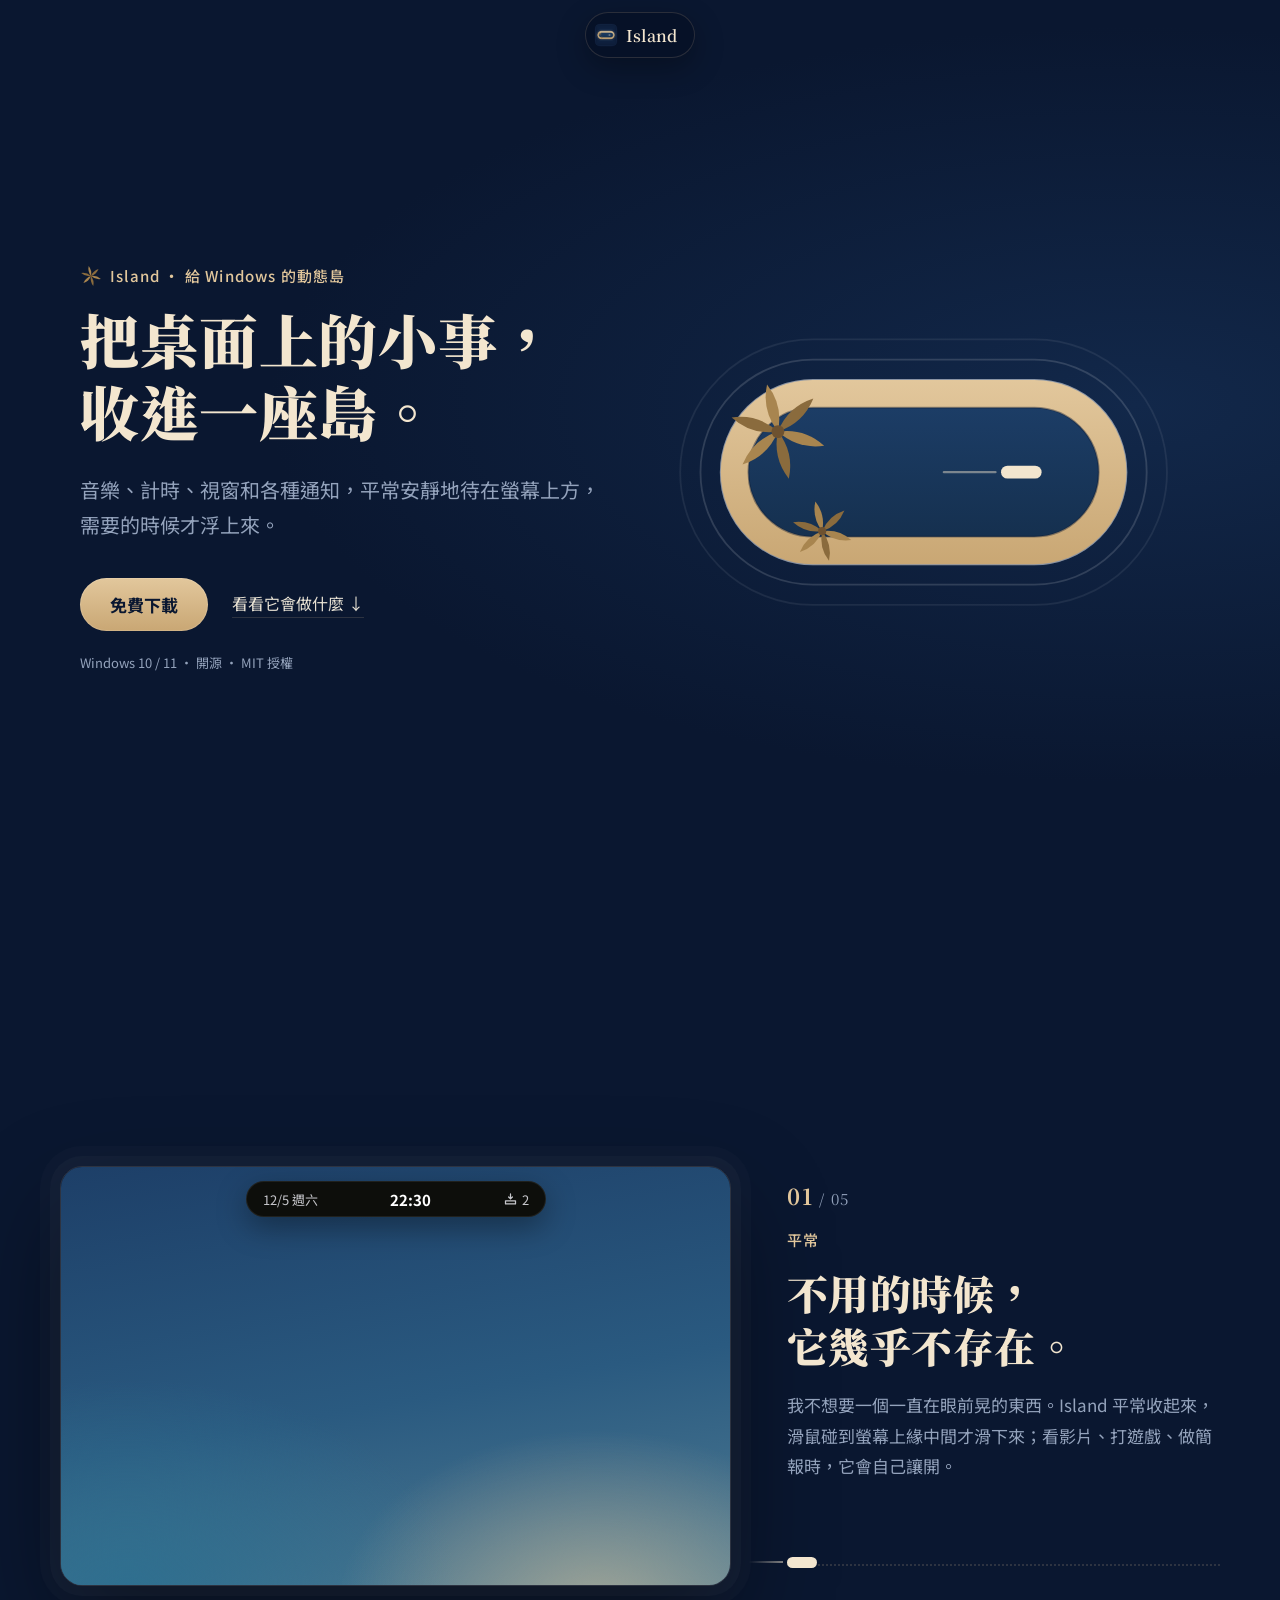
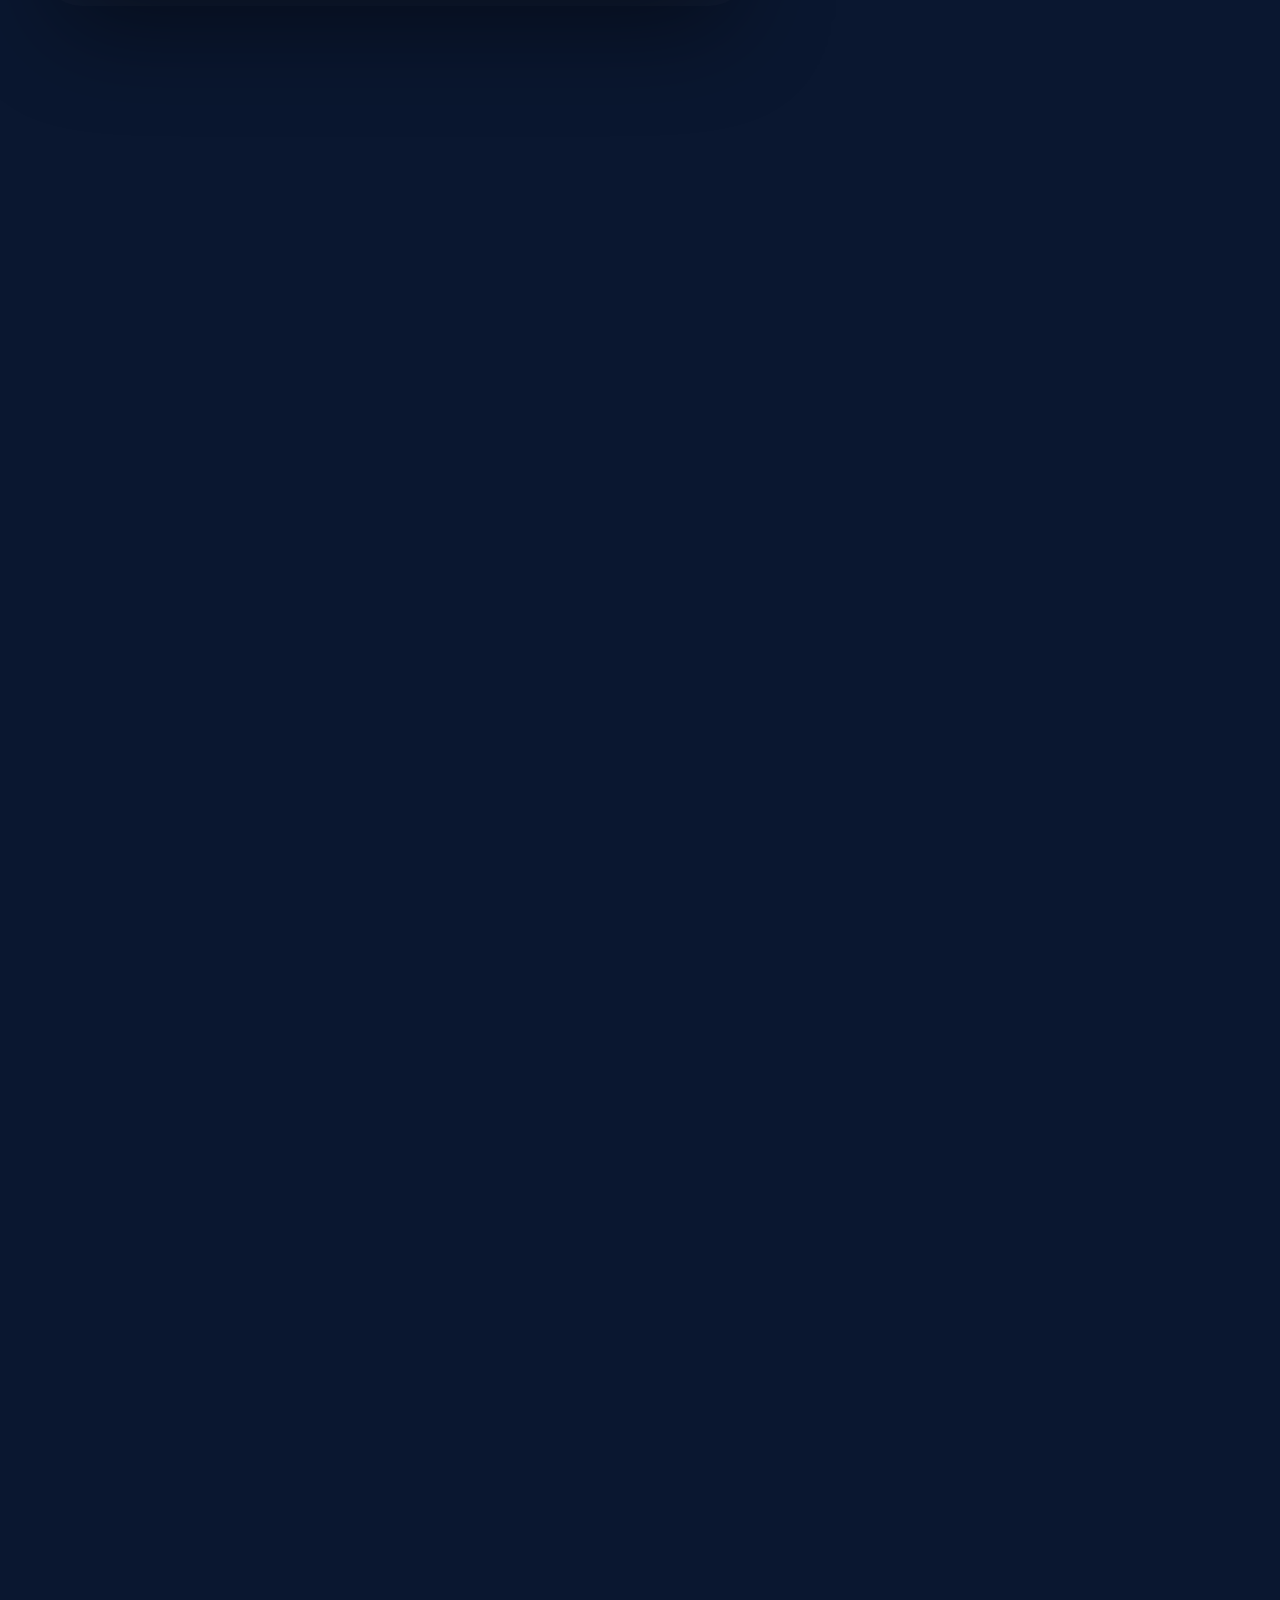
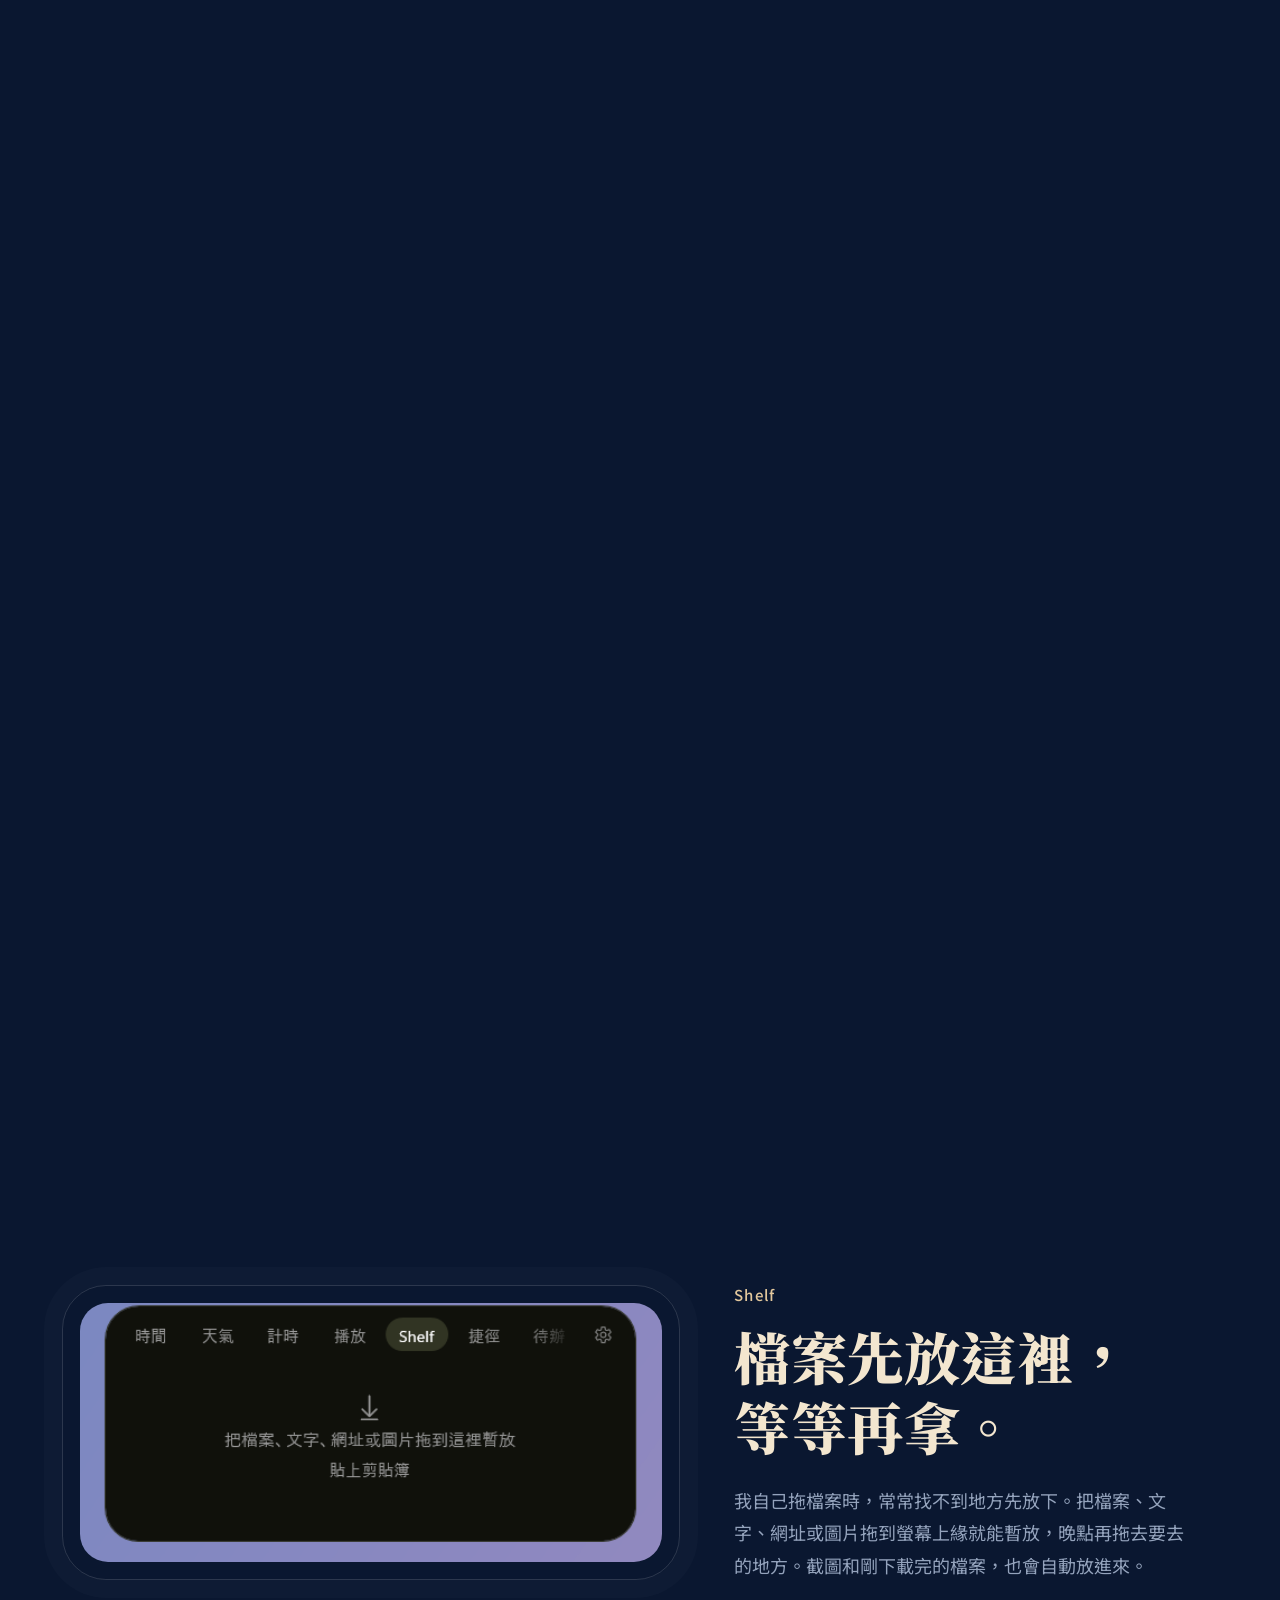
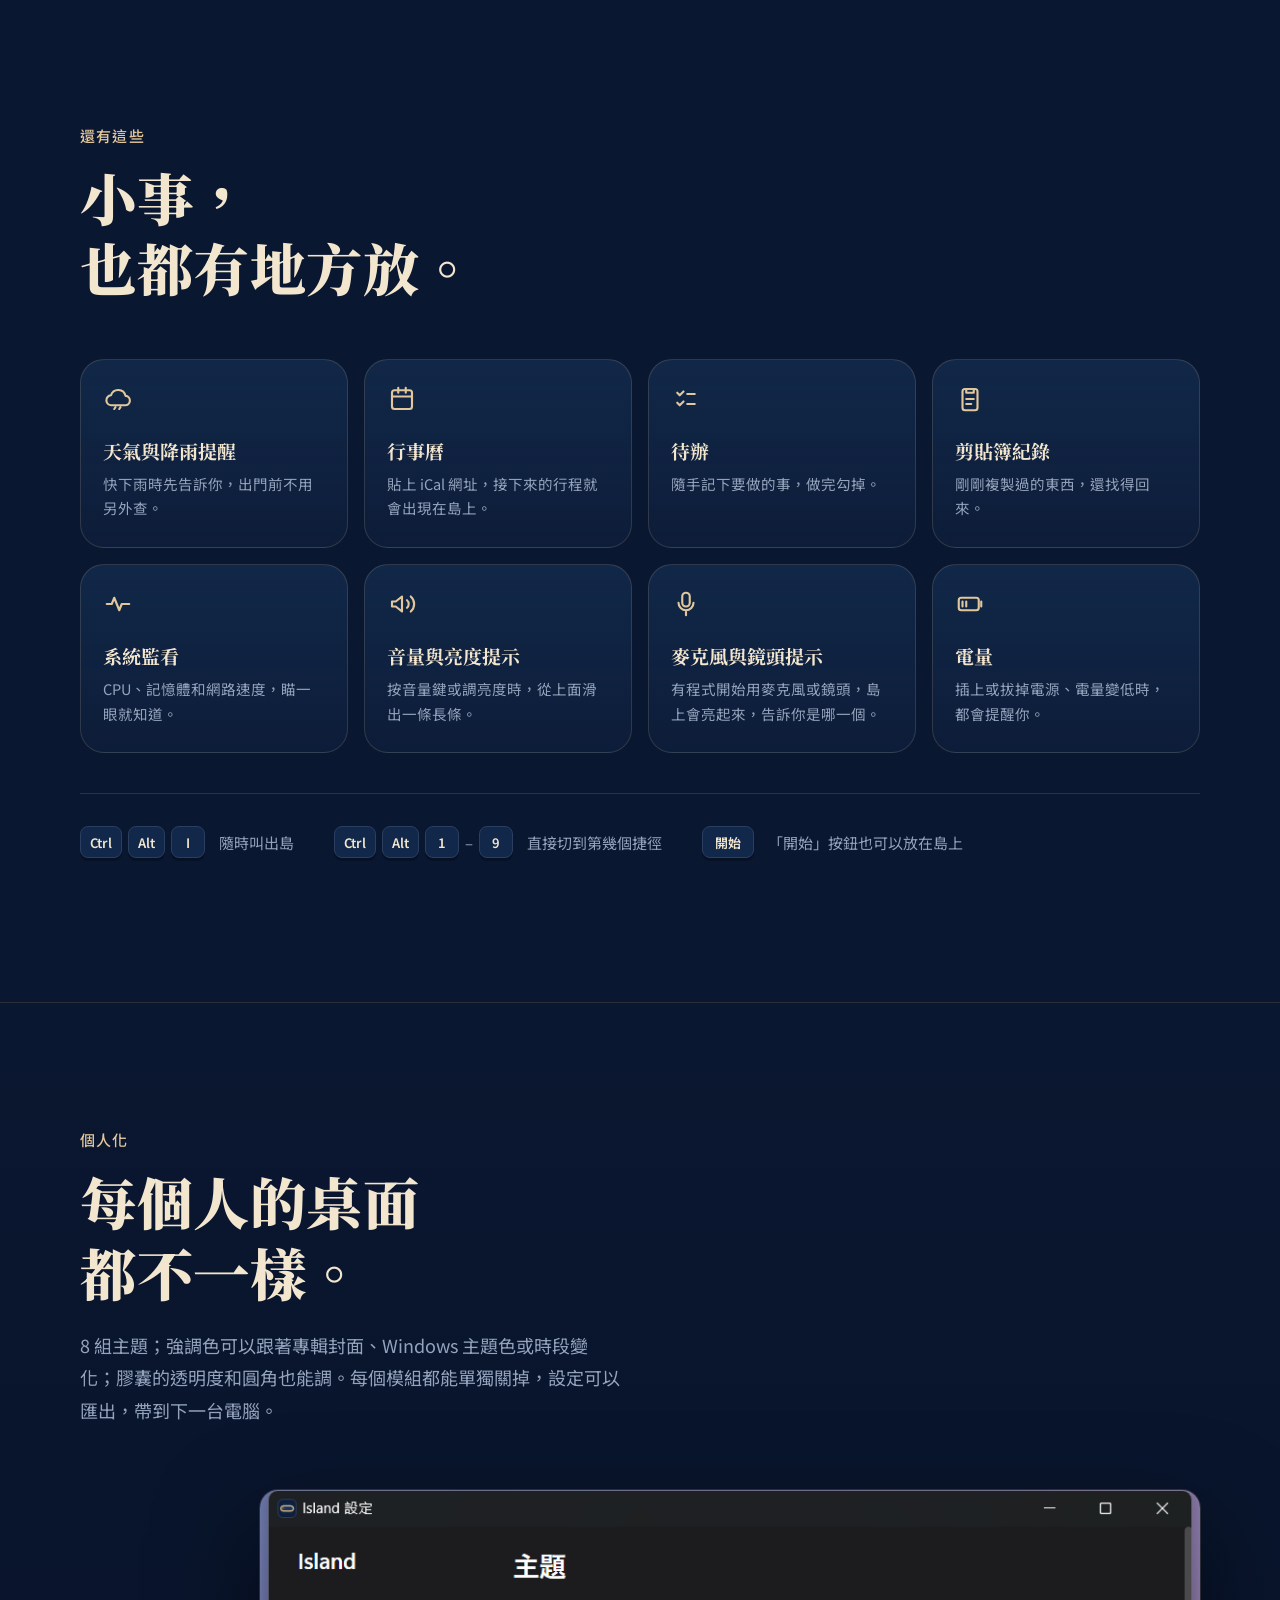
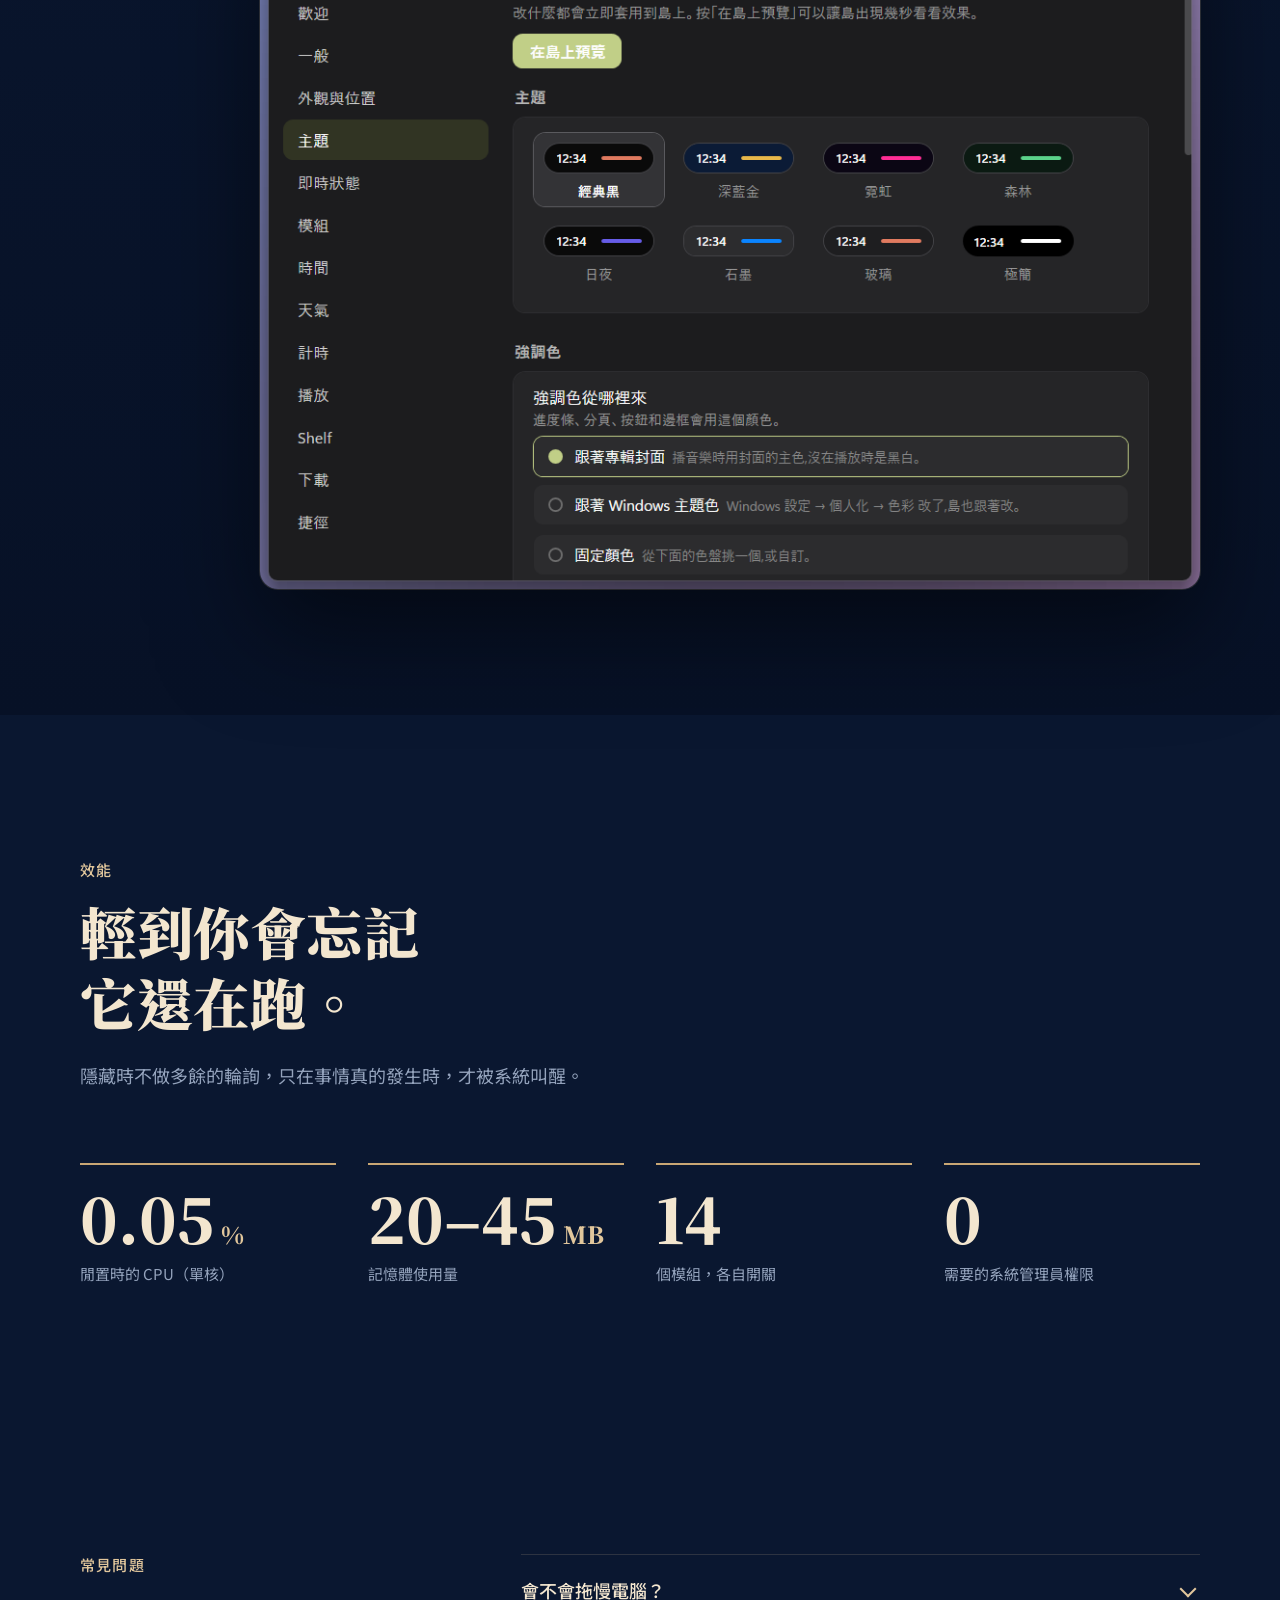
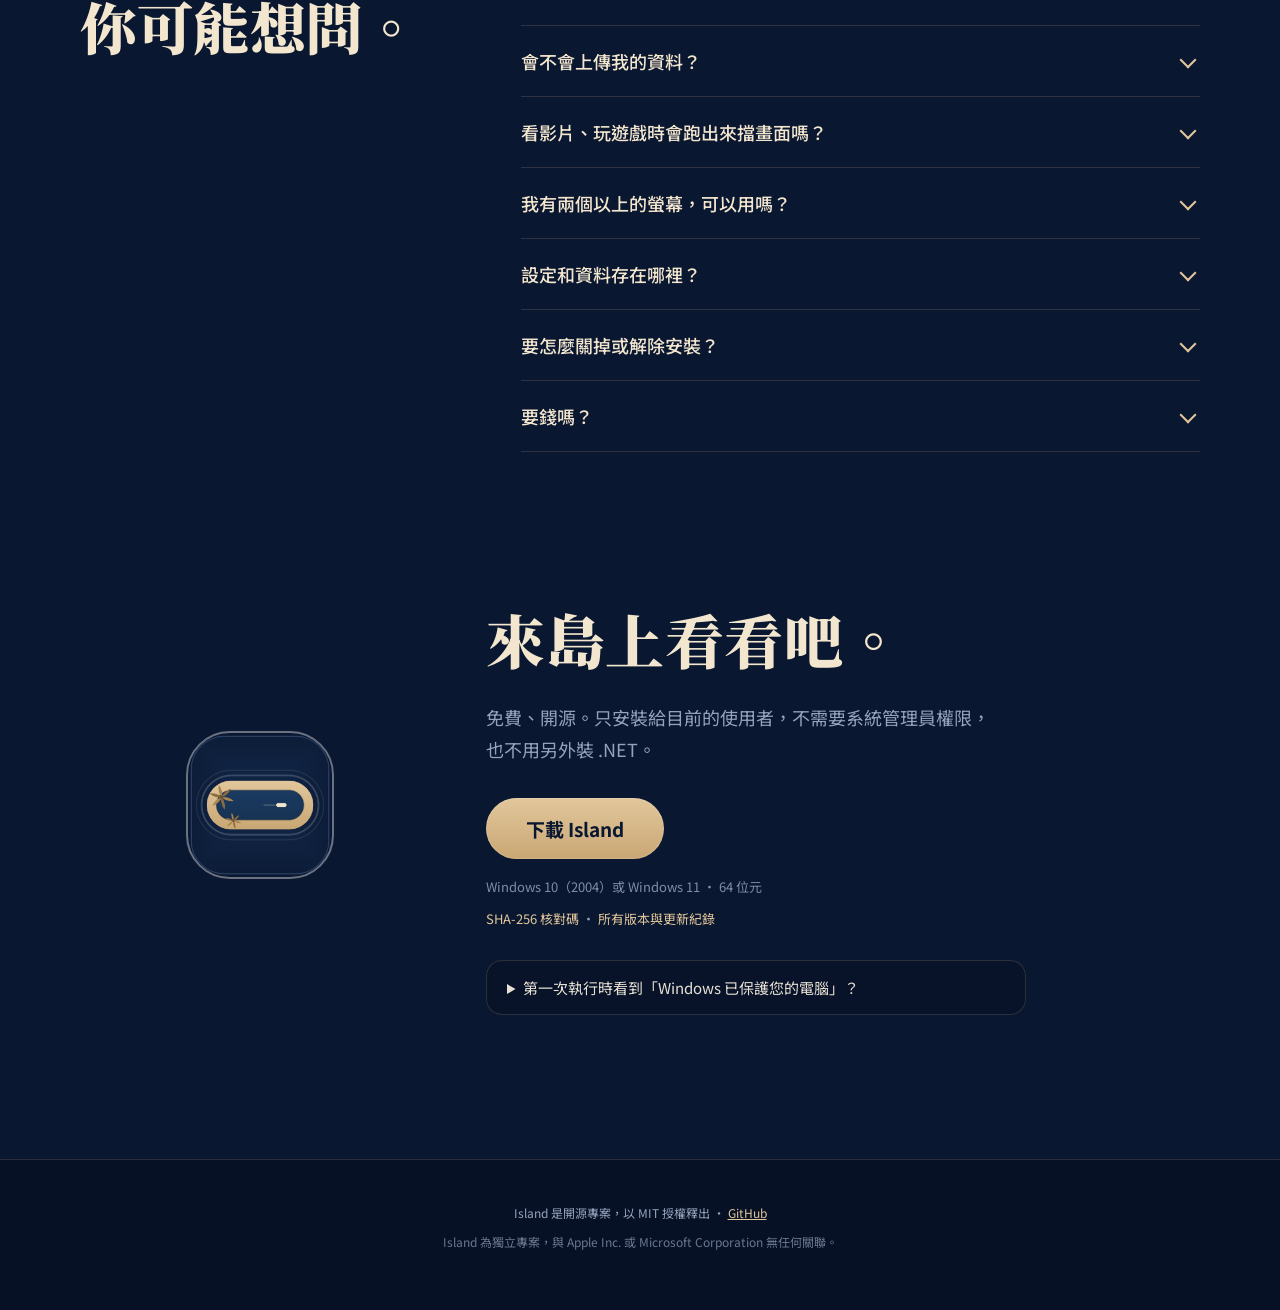
==== site/index.html @ 6301b129 "Website: product page in site/ with GitHub Pages deploy - Scroll-driven page where one island morphs" ====
<!doctype html>
<html lang="zh-Hant">
<head>
<meta charset="utf-8">
<meta name="viewport" content="width=device-width, initial-scale=1">
<title>Island — Windows 上的動態島</title>
<meta name="description" content="Island：音樂、計時、視窗和各種通知，平常安靜地待在螢幕上方，需要時才浮上來。免費、開源，支援 Windows 10 / 11。">
<meta name="theme-color" content="#0A1730">
<link rel="canonical" href="https://erich-5245.github.io/island/">
<meta property="og:type" content="website">
<meta property="og:site_name" content="Island">
<meta property="og:locale" content="zh_TW">
<meta property="og:url" content="https://erich-5245.github.io/island/">
<meta property="og:title" content="Island — Windows 上的動態島">
<meta property="og:description" content="把桌面上的小事，收進一座島。音樂、計時、視窗和各種通知，需要的時候才浮上來。免費、開源。">
<meta property="og:image" content="https://erich-5245.github.io/island/og.png">
<meta property="og:image:width" content="1200">
<meta property="og:image:height" content="630">
<meta name="twitter:card" content="summary_large_image">
<link rel="icon" href="assets/icon.png">
<link rel="preconnect" href="https://fonts.googleapis.com">
<link rel="preconnect" href="https://fonts.gstatic.com" crossorigin>
<link href="https://fonts.googleapis.com/css2?family=Noto+Sans+TC:wght@400;500;700&family=Noto+Serif+TC:wght@600;700;900&display=swap" rel="stylesheet">
<link rel="stylesheet" href="style.css">
</head>
<body>

<!-- Shared drawings: a palm (six leaves around a trunk), as on the app icon -->
<svg width="0" height="0" style="position:absolute" aria-hidden="true">
  <defs>
    <path id="leaf" d="M0 0 Q15 -7 30 0 Q15 7 0 0Z"/>
    <g id="palm">
      <use href="#leaf" fill="#A8854F" transform="rotate(17)"/>
      <use href="#leaf" fill="#8A6B3D" transform="rotate(77)"/>
      <use href="#leaf" fill="#A8854F" transform="rotate(137)"/>
      <use href="#leaf" fill="#8A6B3D" transform="rotate(197)"/>
      <use href="#leaf" fill="#A8854F" transform="rotate(257)"/>
      <use href="#leaf" fill="#8A6B3D" transform="rotate(317)"/>
      <circle r="4" fill="#6E5230"/>
    </g>
    <linearGradient id="g-sand" x1="0" y1="0" x2="0" y2="1"><stop offset="0" stop-color="#E2C79C"/><stop offset="1" stop-color="#C9A774"/></linearGradient>
    <linearGradient id="g-lagoon" x1="0" y1="0" x2="0" y2="1"><stop offset="0" stop-color="#1C3D66"/><stop offset="1" stop-color="#15304F"/></linearGradient>
  </defs>
</svg>

<!-- ───────── Navigation: itself an island ───────── -->
<nav class="isle" id="isle" aria-label="網站導覽">
  <button class="isle-head" type="button" aria-expanded="false" aria-controls="isle-links">
    <img src="assets/icon.png" alt="" width="24" height="24"><span>Island</span>
  </button>
  <div class="isle-links" id="isle-links">
    <a href="#story">功能</a>
    <a href="#shelf" class="wide-only">Shelf</a>
    <a href="#custom" class="wide-only">個人化</a>
    <a href="#faq" class="wide-only">常見問題</a>
    <a href="https://github.com/erich-5245/island">GitHub</a>
    <a class="isle-dl" href="#download">下載</a>
  </div>
</nav>

<!-- ───────── Hero ───────── -->
<header class="hero" id="top">
  <div class="hero-text">
    <p class="label reveal"><svg class="mini-palm" viewBox="-32 -32 64 64"><use href="#palm"/></svg>Island · 給 Windows 的動態島</p>
    <h1 class="reveal"><span class="nw">把桌面上的小事，</span><br><span class="nw">收進一座島。</span></h1>
    <p class="hero-sub reveal">音樂、計時、視窗和各種通知，平常安靜地待在螢幕上方，需要的時候才浮上來。</p>
    <div class="hero-actions reveal">
      <a class="btn-sand" href="#download">免費下載</a>
      <a class="btn-quiet" href="#story">看看它會做什麼 ↓</a>
    </div>
    <p class="hero-meta reveal">Windows 10 / 11 · 開源 · MIT 授權</p>
  </div>

  <div class="hero-art reveal" aria-hidden="true">
    <svg class="atoll" viewBox="0 0 600 380">
      <rect class="foam f2" x="36" y="46" width="528" height="288" rx="144"/>
      <rect class="foam f1" x="58" y="68" width="484" height="244" rx="122"/>
      <rect class="ripple r1" x="80" y="90" width="440" height="200" rx="100"/>
      <rect class="ripple r2" x="80" y="90" width="440" height="200" rx="100"/>
      <rect x="80" y="90" width="440" height="200" rx="100" fill="url(#g-sand)"/>
      <rect x="110" y="120" width="380" height="140" rx="70" fill="url(#g-lagoon)" stroke="rgba(10,23,48,.4)" stroke-width="2"/>
      <g class="boat">
        <line x1="322" y1="190" x2="378" y2="190" stroke="#F3E6CF" stroke-opacity=".45" stroke-width="2.5" stroke-linecap="round"/>
        <rect x="384" y="183" width="44" height="14" rx="7" fill="#F3E6CF"/>
      </g>
      <g transform="translate(142 146)"><g class="sway"><use href="#palm" transform="scale(1.75)"/></g></g>
      <g transform="translate(190 254)"><g class="sway s2"><use href="#palm" transform="scale(1.1)"/></g></g>
    </svg>
  </div>
</header>

<!-- ───────── Scroll story: one island, many states ───────── -->
<section class="story" id="story" data-state="0">
  <div class="stage">
    <div class="screen">
      <div class="wallpaper"></div>
      <svg class="cursor" viewBox="0 0 24 24" aria-hidden="true"><path d="M5 3l14 8-6.5 1.5L9.5 19z"/></svg>

      <div class="island-wrap">
        <div class="sat sat-left" aria-hidden="true">
          <svg viewBox="0 0 36 36"><circle class="ring-bg" cx="18" cy="18" r="13"/><circle class="ring" cx="18" cy="18" r="13"/></svg>
        </div>
        <div class="sat sat-right" aria-hidden="true">
          <svg viewBox="0 0 24 24"><path d="M12 4v11m0 0l-4.5-4.5M12 15l4.5-4.5M5 19h14"/></svg>
        </div>

        <div class="island">
          <div class="view v-idle">
            <span id="idle-date">11/26 週四</span>
            <b id="idle-time">00:17</b>
            <span class="idle-shelf"><svg viewBox="0 0 24 24"><path d="M4 14h16v5H4zM12 3v8m0 0l-3-3m3 3l3-3"/></svg>2</span>
          </div>

          <div class="view v-music">
            <div class="cover"></div>
            <div class="track">
              <div class="t-title">夜航</div>
              <div class="t-artist">示範歌曲 · Island</div>
              <div class="bar"><span></span></div>
              <div class="times"><span>1:12</span><span>-2:31</span></div>
            </div>
            <div class="controls">
              <svg viewBox="0 0 24 24"><path d="M6 6v12M19 6l-9 6 9 6z"/></svg>
              <svg viewBox="0 0 24 24" class="big"><path d="M8 5v14M16 5v14"/></svg>
              <svg viewBox="0 0 24 24"><path d="M18 6v12M5 6l9 6-9 6z"/></svg>
            </div>
          </div>

          <div class="view v-live">
            <span class="live-label">番茄鐘</span>
            <span class="live-time">24:59</span>
          </div>

          <div class="view v-windows">
            <span class="app a-start"><svg viewBox="0 0 24 24"><path d="M12 3v18M3 12h18M5.6 5.6l12.8 12.8M18.4 5.6L5.6 18.4"/></svg></span>
            <span class="divider"></span>
            <span class="app a-1 on"><svg viewBox="0 0 24 24"><circle cx="12" cy="12" r="8"/><path d="M4 12h16M12 4c3 3 3 13 0 16M12 4c-3 3-3 13 0 16"/></svg></span>
            <span class="app a-2 on"><svg viewBox="0 0 24 24"><path d="M6 8l4 4-4 4M12 16h6"/></svg></span>
            <span class="app a-3 on"><svg viewBox="0 0 24 24"><path d="M3 7h7l2 2h9v10H3z"/></svg></span>
            <span class="app a-4 on"><svg viewBox="0 0 24 24"><path d="M4 5h16v11H9l-5 4z"/></svg></span>
            <span class="app a-5 on"><svg viewBox="0 0 24 24"><path d="M9 18V6l10-2v12M9 18a3 3 0 1 1-3-3 3 3 0 0 1 3 3zm10-2a3 3 0 1 1-3-3 3 3 0 0 1 3 3z"/></svg></span>
          </div>

          <div class="view v-clock">
            <div class="tabs">
              <span class="tab on">時間</span><span class="tab">天氣</span><span class="tab">計時</span><span class="tab">播放</span><span class="tab">Shelf</span><span class="tab">捷徑</span><span class="tab fade">待辦</span>
              <svg class="gear" viewBox="0 0 24 24"><circle cx="12" cy="12" r="3"/><path d="M12 2v3M12 19v3M2 12h3M19 12h3M4.9 4.9l2.1 2.1M17 17l2.1 2.1M4.9 19.1L7 17M17 7l2.1-2.1"/></svg>
            </div>
            <div class="clock" id="clock">23:33</div>
            <div class="date" id="date">11月23日 星期一</div>
          </div>
        </div>
      </div>
    </div>

    <div class="side">
      <p class="count"><b id="count">01</b> / 05</p>
      <div class="captions" aria-live="polite">
        <div class="cap" data-i="0">
          <p class="label">平常</p>
          <h2>不用的時候，<br>它幾乎不存在。</h2>
          <p>我不想要一個一直在眼前晃的東西。Island 平常收起來，滑鼠碰到螢幕上緣中間才滑下來；看影片、打遊戲、做簡報時，它會自己讓開。</p>
        </div>
        <div class="cap" data-i="1">
          <p class="label">正在播放</p>
          <h2>聽歌時，<br>不用再切視窗。</h2>
          <p>封面、歌名、進度條和播放鍵都在上面。換歌時它會冒出來幾秒，顏色也會跟著專輯封面變。</p>
        </div>
        <div class="cap" data-i="2">
          <p class="label">即時狀態</p>
          <h2>好幾件事同時發生，<br>也一眼看得完。</h2>
          <p>番茄鐘、檔案下載、麥克風正在被使用⋯⋯它們排成「小圓、長條、小圓」各自顯示，時間到了會主動提醒你。</p>
        </div>
        <div class="cap" data-i="3">
          <p class="label">視窗切換</p>
          <h2>開著的視窗，<br>從這裡找。</h2>
          <p>滑鼠在捷徑小圓上停 0.2 秒，旁邊就會展開所有開著的視窗，依程式分好組。點一下切過去，按中鍵直接關掉。</p>
        </div>
        <div class="cap" data-i="4">
          <p class="label">時間</p>
          <h2>最常看的，<br>其實是時鐘。</h2>
          <p>字體、粗細和顏色都能換，也可以直接從桌布取色。天氣、計時、Shelf、捷徑、待辦，都在同一排分頁裡。</p>
        </div>
      </div>
      <div class="route" aria-hidden="true">
        <span class="route-line"></span>
        <span class="route-boat"><i></i></span>
      </div>
    </div>
  </div>
</section>

<!-- ───────── Shelf ───────── -->
<section class="feature" id="shelf">
  <div class="feature-shot reveal"><img src="assets/shelf.png" alt="Shelf 分頁：把檔案、文字、網址或圖片拖到這裡暫放" loading="lazy" width="520" height="232"></div>
  <div class="feature-text reveal">
    <p class="label">Shelf</p>
    <h2>檔案先放這裡，<br>等等再拿。</h2>
    <p>我自己拖檔案時，常常找不到地方先放下。把檔案、文字、網址或圖片拖到螢幕上緣就能暫放，晚點再拖去要去的地方。截圖和剛下載完的檔案，也會自動放進來。</p>
  </div>
</section>

<!-- ───────── Everything else ───────── -->
<section class="more" id="more">
  <div class="more-head reveal">
    <p class="label">還有這些</p>
    <h2>小事，<br>也都有地方放。</h2>
  </div>
  <div class="cards">
    <div class="card reveal">
      <svg viewBox="0 0 24 24"><path d="M7 17a4 4 0 0 1-.6-8A6 6 0 0 1 18 9.5 3.5 3.5 0 0 1 17.5 17z"/><path d="M9 20l1-1.5M13 20l1-1.5"/></svg>
      <h3>天氣與降雨提醒</h3><p>快下雨時先告訴你，出門前不用另外查。</p>
    </div>
    <div class="card reveal">
      <svg viewBox="0 0 24 24"><rect x="4" y="5" width="16" height="15" rx="2"/><path d="M4 10h16M9 3v4M15 3v4"/></svg>
      <h3>行事曆</h3><p>貼上 iCal 網址，接下來的行程就會出現在島上。</p>
    </div>
    <div class="card reveal">
      <svg viewBox="0 0 24 24"><path d="M5 7l2 2 3-3M5 15l2 2 3-3M13 8h6M13 16h6"/></svg>
      <h3>待辦</h3><p>隨手記下要做的事，做完勾掉。</p>
    </div>
    <div class="card reveal">
      <svg viewBox="0 0 24 24"><rect x="6" y="4" width="12" height="17" rx="2"/><path d="M9 4h6v3H9zM9 12h6M9 16h4"/></svg>
      <h3>剪貼簿紀錄</h3><p>剛剛複製過的東西，還找得回來。</p>
    </div>
    <div class="card reveal">
      <svg viewBox="0 0 24 24"><path d="M3 12h4l2-5 4 10 2-5h6"/></svg>
      <h3>系統監看</h3><p>CPU、記憶體和網路速度，瞄一眼就知道。</p>
    </div>
    <div class="card reveal">
      <svg viewBox="0 0 24 24"><path d="M4 10v4h3l5 4V6L7 10zM16 9a4 4 0 0 1 0 6M19 6a8 8 0 0 1 0 12"/></svg>
      <h3>音量與亮度提示</h3><p>按音量鍵或調亮度時，從上面滑出一條長條。</p>
    </div>
    <div class="card reveal">
      <svg viewBox="0 0 24 24"><rect x="9" y="3" width="6" height="11" rx="3"/><path d="M6 11a6 6 0 0 0 12 0M12 17v4"/></svg>
      <h3>麥克風與鏡頭提示</h3><p>有程式開始用麥克風或鏡頭，島上會亮起來，告訴你是哪一個。</p>
    </div>
    <div class="card reveal">
      <svg viewBox="0 0 24 24"><rect x="3" y="7" width="16" height="10" rx="2"/><path d="M21 10v4M6 10v4M9 10v4"/></svg>
      <h3>電量</h3><p>插上或拔掉電源、電量變低時，都會提醒你。</p>
    </div>
  </div>

  <div class="keys reveal">
    <div class="key-row"><span class="kbd">Ctrl</span><span class="kbd">Alt</span><span class="kbd">I</span><span class="key-desc">隨時叫出島</span></div>
    <div class="key-row"><span class="kbd">Ctrl</span><span class="kbd">Alt</span><span class="kbd">1</span>–<span class="kbd">9</span><span class="key-desc">直接切到第幾個捷徑</span></div>
    <div class="key-row"><span class="kbd kbd-wide">開始</span><span class="key-desc">「開始」按鈕也可以放在島上</span></div>
  </div>
</section>

<!-- ───────── Settings ───────── -->
<section class="custom" id="custom">
  <div class="custom-head reveal">
    <p class="label">個人化</p>
    <h2>每個人的桌面<br>都不一樣。</h2>
    <p>8 組主題；強調色可以跟著專輯封面、Windows 主題色或時段變化；膠囊的透明度和圓角也能調。每個模組都能單獨關掉，設定可以匯出，帶到下一台電腦。</p>
  </div>
  <img class="custom-shot reveal" src="assets/settings-themes.png" alt="Island 設定視窗：主題頁" loading="lazy">
</section>

<!-- ───────── Numbers ───────── -->
<section class="numbers">
  <div class="numbers-head reveal">
    <p class="label">效能</p>
    <h2>輕到你會忘記<br>它還在跑。</h2>
    <p>隱藏時不做多餘的輪詢，只在事情真的發生時，才被系統叫醒。</p>
  </div>
  <div class="stats">
    <div class="stat reveal"><b>0.05<small>%</small></b><span>閒置時的 CPU（單核）</span></div>
    <div class="stat reveal"><b>20–45<small>MB</small></b><span>記憶體使用量</span></div>
    <div class="stat reveal"><b>14</b><span>個模組，各自開關</span></div>
    <div class="stat reveal"><b>0</b><span>需要的系統管理員權限</span></div>
  </div>
</section>

<!-- ───────── FAQ ───────── -->
<section class="faq" id="faq">
  <div class="faq-head reveal">
    <p class="label">常見問題</p>
    <h2>你可能想問。</h2>
  </div>
  <div class="faq-list">
    <details class="reveal">
      <summary>會不會拖慢電腦？</summary>
      <p>幾乎不會。隱藏時 CPU 大約 0.05%（單核），記憶體約 20–45 MB。它不會一直在背景檢查東西，而是等系統通知「有事發生了」才動作。</p>
    </details>
    <details class="reveal">
      <summary>會不會上傳我的資料？</summary>
      <p>不會。Island 沒有帳號，也不收集任何使用資料。只有兩個功能會連網：天氣（向 Open-Meteo 查詢，只送出你選的城市座標）和行事曆（只讀取你自己貼上的 iCal 網址）。不用這兩個功能，它就完全不連網。程式碼都公開在 GitHub 上，可以自己檢查。</p>
    </details>
    <details class="reveal">
      <summary>看影片、玩遊戲時會跑出來擋畫面嗎？</summary>
      <p>不會。島所在的螢幕上有全螢幕程式時（影片、遊戲、簡報、瀏覽器按 F11），它會自動隱藏，離開全螢幕就回來。這個行為也可以在右鍵選單裡關掉。</p>
    </details>
    <details class="reveal">
      <summary>我有兩個以上的螢幕，可以用嗎？</summary>
      <p>可以。島預設跟著 Windows 的主螢幕，也可以在設定裡指定要顯示在哪一個螢幕。視窗切換會列出所有螢幕上的視窗；不同縮放比例的螢幕也會正確對齊。</p>
    </details>
    <details class="reveal">
      <summary>設定和資料存在哪裡？</summary>
      <p>全部存在 <code>%LOCALAPPDATA%\Island</code>，只屬於目前的使用者。設定也可以在設定視窗裡匯出成檔案，帶到另一台電腦匯入。</p>
    </details>
    <details class="reveal">
      <summary>要怎麼關掉或解除安裝？</summary>
      <p>想暫時關掉：在島上按右鍵 →「結束」。想解除安裝：Windows 設定 →「應用程式」→ 找到 Island → 解除安裝。解除安裝時會順便移除開機啟動，並先問你要不要一起刪掉設定資料。</p>
    </details>
    <details class="reveal">
      <summary>要錢嗎？</summary>
      <p>完全免費，而且是開源軟體，以 MIT 授權釋出。</p>
    </details>
  </div>
</section>

<!-- ───────── Download ───────── -->
<section class="download" id="download">
  <div class="dl-art reveal" aria-hidden="true">
    <span class="dl-ring"></span><span class="dl-ring d2"></span>
    <img src="assets/icon.png" alt="" width="148" height="148">
  </div>
  <div class="dl-text reveal">
    <h2>來島上看看吧。</h2>
    <p>免費、開源。只安裝給目前的使用者，不需要系統管理員權限，也不用另外裝 .NET。</p>
    <a class="btn-sand btn-lg" id="dl-btn" href="https://github.com/erich-5245/island/releases/latest">下載 Island</a>
    <p class="dl-meta"><span id="dl-ver"></span>Windows 10（2004）或 Windows 11 · 64 位元</p>
    <p class="dl-links"><a id="dl-sha" href="https://github.com/erich-5245/island/releases/latest">SHA-256 核對碼</a> · <a href="https://github.com/erich-5245/island/releases">所有版本與更新紀錄</a></p>
    <details class="smartscreen">
      <summary>第一次執行時看到「Windows 已保護您的電腦」？</summary>
      <p>Island 的安裝程式目前沒有數位簽章，所以 SmartScreen 會攔一下。按「<b>其他資訊</b>」→「<b>仍要執行</b>」即可。想確認檔案沒被改過，可以用 Releases 頁面上的 <code>.sha256</code> 核對。</p>
    </details>
  </div>
</section>

<footer class="footer">
  <p>Island 是開源專案，以 MIT 授權釋出 · <a href="https://github.com/erich-5245/island">GitHub</a></p>
  <p class="fine">Island 為獨立專案，與 Apple Inc. 或 Microsoft Corporation 無任何關聯。</p>
</footer>

<script src="main.js"></script>
</body>
</html>
---- site/style.css ----
/* Palette taken from the app icon (tools/app-icon/AtollIcons.cs, "Navy") */
:root {
  --sea-deep: #071126;
  --sea: #0A1730;
  --sea-mid: #12284A;
  --lagoon: #1C3D66;
  --frame: #2A3E60;
  --sand: #E2C79C;
  --sand-2: #C9A774;
  --leaf: #A8854F;
  --cream: #F3E6CF;
  --text: #E8E2D4;
  --muted: #94A3BC;
  --line: rgba(226,199,156,.16);
  --foam: rgba(255,255,255,.14);
  --island: #0d0e0b;
  --island-line: rgba(255,255,255,.08);
  --album: #ff7a45;
  --ease: cubic-bezier(.32,.72,0,1);
  --sans: "Noto Sans TC", system-ui, "Segoe UI", "Microsoft JhengHei", sans-serif;
  --serif: "Noto Serif TC", "Songti TC", "PMingLiU", Georgia, serif;
}

* { box-sizing: border-box; }
html { scroll-behavior: smooth; overflow-x: clip; }
body {
  margin: 0;
  background: var(--sea);
  color: var(--text);
  font-family: var(--sans);
  -webkit-font-smoothing: antialiased;
  overflow-x: clip;
}
a { color: var(--sand); }
h1, h2 { margin: 0; font-family: var(--serif); font-weight: 900; color: var(--cream); letter-spacing: .01em; }
.label {
  display: flex; align-items: center; gap: 8px;
  margin: 0 0 16px; color: var(--sand); font-size: 15px; font-weight: 500; letter-spacing: .08em;
}
.mini-palm { width: 22px; height: 22px; flex: none; }

/* ───────── buttons ───────── */
.btn-sand {
  display: inline-block; text-decoration: none;
  background: linear-gradient(180deg, var(--sand), var(--sand-2));
  color: var(--sea); font-weight: 700; font-size: 17px;
  padding: 14px 30px; border-radius: 999px;
  box-shadow: 0 0 0 1px rgba(255,255,255,.12) inset, 0 0 0 0 var(--foam);
  transition: box-shadow .4s var(--ease), transform .3s var(--ease);
}
.btn-sand:hover { box-shadow: 0 0 0 1px rgba(255,255,255,.2) inset, 0 0 0 7px rgba(226,199,156,.14), 0 0 0 14px rgba(226,199,156,.06); }
.btn-sand:active { transform: scale(.98); }
.btn-lg { font-size: 19px; padding: 17px 40px; }
.btn-quiet {
  color: var(--text); text-decoration: none; font-size: 16px;
  border-bottom: 1px solid var(--line); padding-bottom: 2px;
}
.btn-quiet:hover { border-color: var(--sand); color: var(--cream); }

/* ───────── nav: an island that opens ───────── */
.isle {
  position: fixed; top: 12px; left: 50%; transform: translateX(-50%); z-index: 50;
  display: flex; align-items: center;
  padding: 5px; border-radius: 999px;
  background: rgba(7,17,38,.82);
  backdrop-filter: blur(16px); -webkit-backdrop-filter: blur(16px);
  border: 1px solid var(--line);
  box-shadow: 0 10px 30px rgba(0,0,0,.3);
  max-width: calc(100vw - 32px);
}
.isle-head {
  display: flex; align-items: center; gap: 8px;
  background: none; border: 0; color: var(--cream); cursor: pointer;
  font: 600 16px var(--serif); padding: 3px 12px 3px 3px;
}
.isle-head img { border-radius: 7px; }
.isle-links {
  display: flex; align-items: center; gap: 2px;
  max-width: 0; overflow: hidden; white-space: nowrap; opacity: 0;
  transition: max-width .6s var(--ease), opacity .3s ease;
}
.isle:hover .isle-links, .isle:focus-within .isle-links, .isle.open .isle-links { max-width: 460px; opacity: 1; }
.isle-links a { color: var(--text); text-decoration: none; font-size: 14px; padding: 7px 12px; border-radius: 999px; }
.isle-links a:hover { background: rgba(226,199,156,.1); color: var(--cream); }
.isle-links .isle-dl { background: linear-gradient(180deg, var(--sand), var(--sand-2)); color: var(--sea); font-weight: 700; margin-left: 4px; }
.isle-links .isle-dl:hover { background: var(--sand); color: var(--sea); }
@media (max-width: 480px) { .isle-links .wide-only { display: none; } }

/* ───────── hero ───────── */
.hero {
  min-height: 100svh; max-width: 1200px; margin: 0 auto;
  display: grid; grid-template-columns: 1fr 1.05fr; align-items: center; gap: 40px;
  padding: 110px 40px 60px;
  position: relative;
}
.hero::before {
  content: ""; position: absolute; inset: 0 -50vw; z-index: -1;
  background: radial-gradient(50% 60% at 70% 45%, var(--sea-mid) 0%, transparent 70%);
}
.hero h1 { font-size: clamp(30px, 4.6vw, 70px); line-height: 1.22; }
.nw { white-space: nowrap; }
.hero-sub { margin: 26px 0 0; font-size: clamp(17px, 1.7vw, 20px); line-height: 1.75; color: var(--muted); max-width: 28em; }
.hero-actions { margin-top: 36px; display: flex; gap: 24px; align-items: center; flex-wrap: wrap; }
.hero-meta { margin-top: 22px; color: var(--muted); font-size: 13px; opacity: .8; }

.atoll { width: 100%; height: auto; overflow: visible; }
.foam { fill: none; stroke: var(--foam); stroke-width: 2; }
.foam.f2 { stroke: rgba(255,255,255,.07); }
.ripple {
  fill: none; stroke: rgba(255,255,255,.3); stroke-width: 2;
  transform-box: fill-box; transform-origin: center;
  animation: ripple 6s ease-out infinite;
}
.ripple.r2 { animation-delay: 3s; }
@keyframes ripple {
  from { transform: scale(1); opacity: .9; }
  to   { transform: scale(1.32, 1.7); opacity: 0; }
}
.boat { animation: sail 9s ease-in-out infinite alternate; }
@keyframes sail { from { transform: translateX(-70px); } to { transform: translateX(10px); } }
.sway { animation: sway 5s ease-in-out infinite alternate; }
.sway.s2 { animation-duration: 6.5s; animation-delay: -2s; }
@keyframes sway { from { transform: rotate(-6deg); } to { transform: rotate(6deg); } }

/* ───────── story (sticky, scroll-driven) ───────── */
.story { position: relative; height: 560vh; }
.stage {
  position: sticky; top: 0; height: 100svh;
  max-width: 1240px; margin: 0 auto;
  display: grid; grid-template-columns: 1.55fr 1fr; align-items: center; gap: 56px;
  padding: 84px 40px 32px;
}
.screen {
  position: relative; width: 100%; aspect-ratio: 16 / 10; max-height: 74svh;
  border-radius: 22px; overflow: hidden;
  border: 1px solid var(--line);
  box-shadow: 0 0 0 10px rgba(255,255,255,.025), 0 0 0 20px rgba(255,255,255,.015), 0 40px 100px rgba(0,0,0,.45);
}
.wallpaper {
  position: absolute; inset: 0;
  background:
    radial-gradient(55% 60% at 80% 105%, rgba(226,199,156,.55) 0%, transparent 70%),
    radial-gradient(70% 70% at 10% 100%, #2f6f8f 0%, transparent 70%),
    linear-gradient(170deg, #1d3f68 0%, #2a5a80 55%, #4f7c93 100%);
  transition: filter 1s var(--ease);
}
.story[data-state="1"] .wallpaper { filter: saturate(1.2) brightness(1.05); }
.story[data-state="4"] .wallpaper { filter: brightness(.85); }

.island-wrap {
  position: absolute; top: 14px; left: 50%; width: 0; height: 0;
  transform: scale(var(--s, 1)); transform-origin: top center;
}
.island {
  position: absolute; top: 0; left: 0; transform: translateX(-50%);
  width: 150px; height: 36px; border-radius: 18px;
  background: var(--island); border: 1px solid var(--island-line);
  overflow: hidden;
  transition: width .7s var(--ease), height .7s var(--ease), border-radius .7s var(--ease), box-shadow .7s var(--ease);
  box-shadow: 0 10px 30px rgba(0,0,0,.35);
}
.story[data-state="0"] .island { width: 300px; animation: peek 5.5s var(--ease) infinite; }
@keyframes peek {
  0%, 36%  { translate: 0 -70px; }
  44%, 80% { translate: 0 0; }
  90%, 100% { translate: 0 -70px; }
}
.cursor {
  position: absolute; left: 66%; top: 76%; width: 22px; height: 22px; z-index: 2;
  fill: #fff; stroke: #1b1b1b; stroke-width: 1.4; stroke-linejoin: round;
  filter: drop-shadow(0 2px 3px rgba(0,0,0,.35));
  opacity: 0; transition: opacity .3s;
}
.story[data-state="0"] .cursor { animation: cursor 5.5s ease-in-out infinite; }
@keyframes cursor {
  0%        { left: 66%; top: 76%; opacity: 0; }
  6%        { left: 66%; top: 76%; opacity: 1; }
  36%, 80%  { left: 50%; top: 1.5%; opacity: 1; }
  94%       { left: 60%; top: 52%; opacity: 1; }
  100%      { left: 60%; top: 52%; opacity: 0; }
}
.v-idle { display: flex; align-items: center; justify-content: space-between; padding: 0 16px; font-size: 13px; color: #c7c7cc; }
.v-idle b { color: #fff; font-size: 15px; font-variant-numeric: tabular-nums; }
.idle-shelf { display: flex; align-items: center; gap: 4px; }
.idle-shelf svg { width: 15px; height: 15px; fill: none; stroke: #c7c7cc; stroke-width: 2; stroke-linecap: round; stroke-linejoin: round; }
.story[data-state="1"] .island { width: 460px; height: 148px; border-radius: 40px; box-shadow: 0 18px 60px rgba(255,110,70,.35); }
.story[data-state="2"] .island { width: 260px; height: 40px; border-radius: 20px; }
.story[data-state="3"] .island { width: 330px; height: 58px; border-radius: 29px; }
.story[data-state="4"] .island { width: 480px; height: 212px; border-radius: 36px; }

.view { position: absolute; inset: 0; opacity: 0; pointer-events: none; transition: opacity .35s ease; }
.story[data-state="0"] .v-idle,
.story[data-state="1"] .v-music,
.story[data-state="2"] .v-live,
.story[data-state="3"] .v-windows,
.story[data-state="4"] .v-clock { opacity: 1; transition: opacity .45s ease .25s; }

.sat {
  position: absolute; top: 0; left: 0; width: 40px; height: 40px; border-radius: 50%;
  background: var(--island); border: 1px solid var(--island-line);
  display: grid; place-items: center;
  opacity: 0; transform: translateX(-50%) scale(.4);
  transition: transform .7s var(--ease), opacity .4s ease;
}
.story[data-state="2"] .sat { opacity: 1; }
.story[data-state="2"] .sat-left  { transform: translateX(calc(-50% - 158px)) scale(1); }
.story[data-state="2"] .sat-right { transform: translateX(calc(-50% + 158px)) scale(1); }
.sat svg { width: 26px; height: 26px; }
.ring-bg { fill: none; stroke: rgba(255,255,255,.12); stroke-width: 3.5; }
.ring { fill: none; stroke: var(--sand); stroke-width: 3.5; stroke-linecap: round; stroke-dasharray: 81.7; stroke-dashoffset: 20; transform: rotate(-90deg); transform-origin: center; }
.sat-right svg { width: 18px; height: 18px; fill: none; stroke: #5ad18a; stroke-width: 2.2; stroke-linecap: round; stroke-linejoin: round; }

.v-music { display: flex; align-items: center; gap: 18px; padding: 0 26px; }
.cover {
  flex: none; width: 92px; height: 92px; border-radius: 18px;
  background: radial-gradient(circle at 30% 30%, #ffd29a 0%, transparent 45%), linear-gradient(140deg, #ff7a45 0%, #d6336c 60%, #6a2bb8 100%);
}
.track { flex: 1; min-width: 0; }
.t-title { font-size: 19px; font-weight: 700; color: #fff; }
.t-artist { font-size: 14px; color: #9a9a9f; margin-top: 2px; }
.bar { height: 5px; border-radius: 3px; background: rgba(255,255,255,.14); margin-top: 14px; overflow: hidden; }
.bar span { display: block; height: 100%; width: 32%; background: var(--album); border-radius: 3px; }
.story[data-state="1"] .bar span { animation: progress 14s linear infinite; }
@keyframes progress { from { width: 32%; } to { width: 70%; } }
.times { display: flex; justify-content: space-between; font-size: 11px; color: #77777c; margin-top: 6px; font-variant-numeric: tabular-nums; }
.controls { display: flex; align-items: center; gap: 10px; }
.controls svg { width: 22px; height: 22px; fill: #fff; stroke: #fff; stroke-width: 2; stroke-linecap: round; stroke-linejoin: round; }
.controls svg.big { width: 30px; height: 30px; fill: none; stroke-width: 3; }

.v-live { display: flex; align-items: center; justify-content: space-between; padding: 0 18px; font-size: 14px; }
.live-label { color: #c7c7cc; }
.live-time { color: var(--sand); font-weight: 700; font-variant-numeric: tabular-nums; }

.v-windows { display: flex; align-items: center; gap: 10px; padding: 0 14px; }
.app { position: relative; flex: none; width: 36px; height: 36px; border-radius: 10px; display: grid; place-items: center; }
.app svg { width: 20px; height: 20px; fill: none; stroke: #fff; stroke-width: 2; stroke-linecap: round; stroke-linejoin: round; }
.app.on::after { content: ""; position: absolute; bottom: -6px; left: 50%; width: 4px; height: 4px; margin-left: -2px; border-radius: 50%; background: rgba(255,255,255,.55); }
.a-start { background: var(--album); border-radius: 50%; }
.a-1 { background: #3a6df0; }
.a-2 { background: #2b2b30; }
.a-3 { background: #e0a526; }
.a-4 { background: #2fbf71; }
.a-5 { background: #8e44ec; }
.divider { width: 1px; height: 26px; background: rgba(255,255,255,.18); }
.story[data-state="3"] .app { animation: pop .5s var(--ease) both; }
.story[data-state="3"] .a-1 { animation-delay: .30s; }
.story[data-state="3"] .a-2 { animation-delay: .36s; }
.story[data-state="3"] .a-3 { animation-delay: .42s; }
.story[data-state="3"] .a-4 { animation-delay: .48s; }
.story[data-state="3"] .a-5 { animation-delay: .54s; }
@keyframes pop { from { transform: scale(.4); opacity: 0; } to { transform: scale(1); opacity: 1; } }

.v-clock { display: flex; flex-direction: column; align-items: center; padding: 12px 16px 0; }
.tabs { display: flex; align-items: center; gap: 4px; width: 100%; font-size: 14px; color: #a1a1a6; white-space: nowrap; }
.tab { padding: 6px 12px; border-radius: 14px; }
.tab.on { background: #2a2c22; color: #fff; }
.tab.fade { opacity: .5; }
.gear { width: 18px; height: 18px; margin-left: auto; fill: none; stroke: #a1a1a6; stroke-width: 1.8; stroke-linecap: round; }
.clock { margin-top: 30px; font-family: var(--serif); font-weight: 900; font-size: 48px; color: #e8e8e3; font-variant-numeric: tabular-nums; line-height: 1.1; }
.date { margin-top: 4px; font-size: 15px; color: #e8e8e3; font-weight: 500; }

/* side column: counter, captions, route with a boat */
.side { position: relative; }
.count { margin: 0 0 18px; font-family: var(--serif); color: var(--muted); font-size: 15px; letter-spacing: .1em; }
.count b { color: var(--sand); font-size: 22px; }
.captions { position: relative; min-height: 300px; }
.cap { position: absolute; inset: 0; opacity: 0; transform: translateY(18px); transition: opacity .5s ease, transform .6s var(--ease); }
.story[data-state="0"] .cap[data-i="0"],
.story[data-state="1"] .cap[data-i="1"],
.story[data-state="2"] .cap[data-i="2"],
.story[data-state="3"] .cap[data-i="3"],
.story[data-state="4"] .cap[data-i="4"] { opacity: 1; transform: none; transition-delay: .15s; }
.cap h2 { font-size: clamp(30px, 3.2vw, 44px); line-height: 1.3; }
.cap p:not(.label) { margin: 18px 0 0; color: var(--muted); font-size: 17px; line-height: 1.8; }

.route { position: relative; height: 16px; margin-top: 28px; }
.route-line { position: absolute; left: 0; right: 0; top: 7px; border-top: 2px dotted var(--line); }
.route-boat {
  position: absolute; top: 0; left: calc(var(--p, 0) * (100% - 30px));
  display: flex; align-items: center;
}
.route-boat::before { content: ""; width: 34px; height: 2px; margin-right: 4px; background: linear-gradient(90deg, transparent, rgba(243,230,207,.5)); }
.route-boat i { width: 30px; height: 11px; border-radius: 6px; background: var(--cream); }
.route-boat { transform: translateX(-38px); }

/* ───────── Shelf ───────── */
.feature {
  max-width: 1200px; margin: 0 auto; padding: clamp(100px, 16vh, 180px) 40px;
  display: grid; grid-template-columns: 1.25fr 1fr; gap: 72px; align-items: center;
}
.feature h2, .custom h2, .numbers h2 { font-size: clamp(34px, 4.4vw, 58px); line-height: 1.25; }
.feature-text p:not(.label), .custom-head p:not(.label), .numbers-head p:not(.label) {
  color: var(--muted); font-size: 18px; line-height: 1.8; margin: 22px 0 0; max-width: 30em;
}
.feature-shot { position: relative; }
.feature-shot img { position: relative; width: 100%; height: auto; border-radius: 28px; display: block; }
.feature-shot::before {
  content: ""; position: absolute; inset: -18px; border-radius: 44px;
  border: 1px solid var(--foam); box-shadow: 0 0 0 18px rgba(255,255,255,.02);
}

/* ───────── Everything else ───────── */
.more { max-width: 1200px; margin: 0 auto; padding: 0 40px clamp(100px, 16vh, 180px); }
.more h2 { font-size: clamp(34px, 4.4vw, 58px); line-height: 1.25; }
.cards { margin-top: 56px; display: grid; grid-template-columns: repeat(4, 1fr); gap: 16px; }
.card {
  background: linear-gradient(180deg, rgba(28,61,102,.45), rgba(18,40,74,.35));
  border: 1px solid var(--line); border-radius: 24px; padding: 24px 22px 26px;
}
.card svg { width: 30px; height: 30px; fill: none; stroke: var(--sand); stroke-width: 1.7; stroke-linecap: round; stroke-linejoin: round; }
.card h3 { margin: 18px 0 8px; font-family: var(--serif); font-weight: 700; font-size: 19px; color: var(--cream); }
.card p { margin: 0; color: var(--muted); font-size: 14.5px; line-height: 1.7; }
.keys { margin-top: 40px; display: flex; flex-wrap: wrap; gap: 14px 40px; padding-top: 32px; border-top: 1px solid var(--line); }
.key-row { display: flex; align-items: center; gap: 6px; color: var(--muted); font-size: 15px; }
.kbd {
  display: inline-grid; place-items: center; min-width: 34px; height: 32px; padding: 0 9px;
  border-radius: 8px; background: var(--sea-mid); color: var(--cream);
  font: 600 13px var(--sans);
  border: 1px solid var(--frame); box-shadow: 0 3px 0 var(--sea-deep);
}
.kbd-wide { min-width: 52px; }
.key-desc { margin-left: 8px; }
@media (min-width: 901px) and (max-width: 1100px) { .cards { grid-template-columns: repeat(3, 1fr); } }

/* ───────── Settings ───────── */
.custom {
  padding: clamp(100px, 14vh, 160px) 40px;
  background: linear-gradient(180deg, var(--sea) 0%, var(--sea-deep) 100%);
  border-top: 1px solid var(--line);
}
.custom-head { max-width: 1120px; margin: 0 auto; }
.custom-shot {
  display: block; width: min(940px, 100%); height: auto;
  margin: 64px 0 0 auto; border-radius: 18px;
  box-shadow: 0 0 0 1px var(--line), 0 40px 100px rgba(0,0,0,.5);
}
@media (min-width: 1200px) { .custom-shot { margin-right: calc((100vw - 1120px) / 2 - 40px); } }

/* ───────── Numbers ───────── */
.numbers { max-width: 1200px; margin: 0 auto; padding: clamp(100px, 16vh, 180px) 40px; }
.stats { margin-top: 72px; display: grid; grid-template-columns: repeat(4, 1fr); gap: 32px; }
.stat { border-top: 2px solid var(--sand-2); padding-top: 22px; }
.stat b { display: block; font-family: var(--serif); font-weight: 900; font-size: clamp(40px, 4.8vw, 64px); color: var(--cream); line-height: 1; }
.stat small { font-size: .38em; margin-left: 6px; color: var(--sand); }
.stat span { display: block; margin-top: 14px; color: var(--muted); font-size: 15px; }

/* ───────── FAQ ───────── */
.faq {
  max-width: 1200px; margin: 0 auto; padding: clamp(100px, 14vh, 160px) 40px 0;
  display: grid; grid-template-columns: 1fr 1.8fr; gap: 64px; align-items: start;
}
.faq h2 { font-size: clamp(34px, 4.4vw, 58px); line-height: 1.25; }
.faq-list { border-top: 1px solid var(--line); }
.faq details { border-bottom: 1px solid var(--line); }
.faq summary {
  list-style: none; cursor: pointer; padding: 22px 40px 22px 0; position: relative;
  font-size: 18px; font-weight: 500; color: var(--cream);
}
.faq summary::-webkit-details-marker { display: none; }
.faq summary::after {
  content: ""; position: absolute; right: 6px; top: 50%; width: 10px; height: 10px; margin-top: -7px;
  border-right: 2px solid var(--sand); border-bottom: 2px solid var(--sand);
  transform: rotate(45deg); transition: transform .3s var(--ease);
}
.faq details[open] summary::after { transform: rotate(-135deg); margin-top: -2px; }
.faq summary:hover { color: var(--sand); }
.faq details p { margin: 0 0 24px; color: var(--muted); font-size: 16px; line-height: 1.85; max-width: 40em; }
.faq code { background: rgba(255,255,255,.08); padding: 1px 6px; border-radius: 6px; font-size: 14px; }

/* ───────── Download ───────── */
.download {
  max-width: 1100px; margin: 0 auto; padding: clamp(100px, 16vh, 180px) 40px;
  display: grid; grid-template-columns: auto 1fr; gap: 96px; align-items: center;
}
.dl-art { position: relative; width: 260px; height: 260px; display: grid; place-items: center; }
.dl-art img { position: relative; width: 148px; height: 148px; }
.dl-ring {
  position: absolute; inset: 56px; border-radius: 44px; border: 2px solid rgba(255,255,255,.22);
  animation: dl-ripple 5s ease-out infinite;
}
.dl-ring.d2 { animation-delay: 2.5s; }
@keyframes dl-ripple { from { transform: scale(1); opacity: .9; } to { transform: scale(1.75); opacity: 0; } }
.download h2 { font-size: clamp(36px, 4.6vw, 60px); }
.dl-text > p:first-of-type { color: var(--muted); font-size: 18px; line-height: 1.8; margin: 20px 0 32px; max-width: 28em; }
.dl-meta { color: var(--muted); font-size: 13px; margin-top: 18px; opacity: .85; }
.dl-links { font-size: 13px; margin: 6px 0 0; color: var(--muted); }
.dl-links a { color: var(--sand); text-decoration: none; }
.dl-links a:hover { text-decoration: underline; }
.smartscreen {
  max-width: 540px; margin-top: 32px;
  background: rgba(7,17,38,.6); border: 1px solid var(--line); border-radius: 16px; padding: 16px 20px;
}
.smartscreen summary { cursor: pointer; font-size: 15px; color: var(--text); }
.smartscreen p { color: var(--muted); font-size: 14px; line-height: 1.8; margin: 12px 0 0; }
.smartscreen b { color: var(--cream); }
.smartscreen code { background: rgba(255,255,255,.08); padding: 1px 6px; border-radius: 6px; font-size: 13px; }

/* ───────── footer ───────── */
.footer { border-top: 1px solid var(--line); padding: 32px 16px 48px; text-align: center; color: var(--muted); font-size: 12px; background: var(--sea-deep); }
.footer a { color: var(--sand); }
.footer .fine { margin-top: 8px; opacity: .7; }

/* ───────── reveal on scroll ───────── */
.reveal { opacity: 0; transform: translateY(28px); transition: opacity .9s ease, transform 1s var(--ease); }
.reveal.in { opacity: 1; transform: none; }

/* ───────── narrow screens ───────── */
@media (max-width: 900px) {
  .hero { grid-template-columns: 1fr; padding: 96px 20px 48px; gap: 12px; min-height: auto; }
  .hero-art { order: -1; max-width: 520px; margin: 0 auto; width: 100%; }
  .stage { grid-template-columns: 1fr; gap: 22px; padding: 76px 16px 20px; align-content: center; }
  .screen { max-height: 40svh; }
  .count { margin-bottom: 10px; }
  .captions { min-height: 210px; }
  .cap h2 { font-size: 26px; }
  .cap h2 br { display: none; }
  .cap p:not(.label) { font-size: 15px; margin-top: 10px; line-height: 1.7; }
  .route { margin-top: 8px; }
  .feature { grid-template-columns: 1fr; gap: 48px; padding-left: 20px; padding-right: 20px; }
  .custom { padding-left: 20px; padding-right: 20px; }
  .more { padding-left: 20px; padding-right: 20px; }
  .faq { grid-template-columns: 1fr; gap: 28px; padding-left: 20px; padding-right: 20px; }
  .faq summary { font-size: 16px; padding: 18px 36px 18px 0; }
  .faq details p { font-size: 15px; }
  .cards { grid-template-columns: repeat(2, 1fr); gap: 12px; }
  .card { padding: 18px 16px 20px; border-radius: 20px; }
  .card h3 { font-size: 17px; margin-top: 12px; }
  .card p { font-size: 13.5px; }
  .numbers { padding-left: 20px; padding-right: 20px; }
  .stats { grid-template-columns: repeat(2, 1fr); gap: 40px 20px; }
  .download { grid-template-columns: 1fr; gap: 24px; padding-left: 20px; padding-right: 20px; }
  .dl-art { width: 200px; height: 200px; }
  .dl-art img { width: 112px; height: 112px; }
  .dl-ring { inset: 44px; border-radius: 34px; }
}

/* ───────── reduced motion: everything static and readable ───────── */
@media (prefers-reduced-motion: reduce) {
  html { scroll-behavior: auto; }
  *, *::before, *::after { animation: none !important; transition: none !important; }
  .reveal { opacity: 1; transform: none; }
  .ripple, .dl-ring, .cursor { display: none; }
}
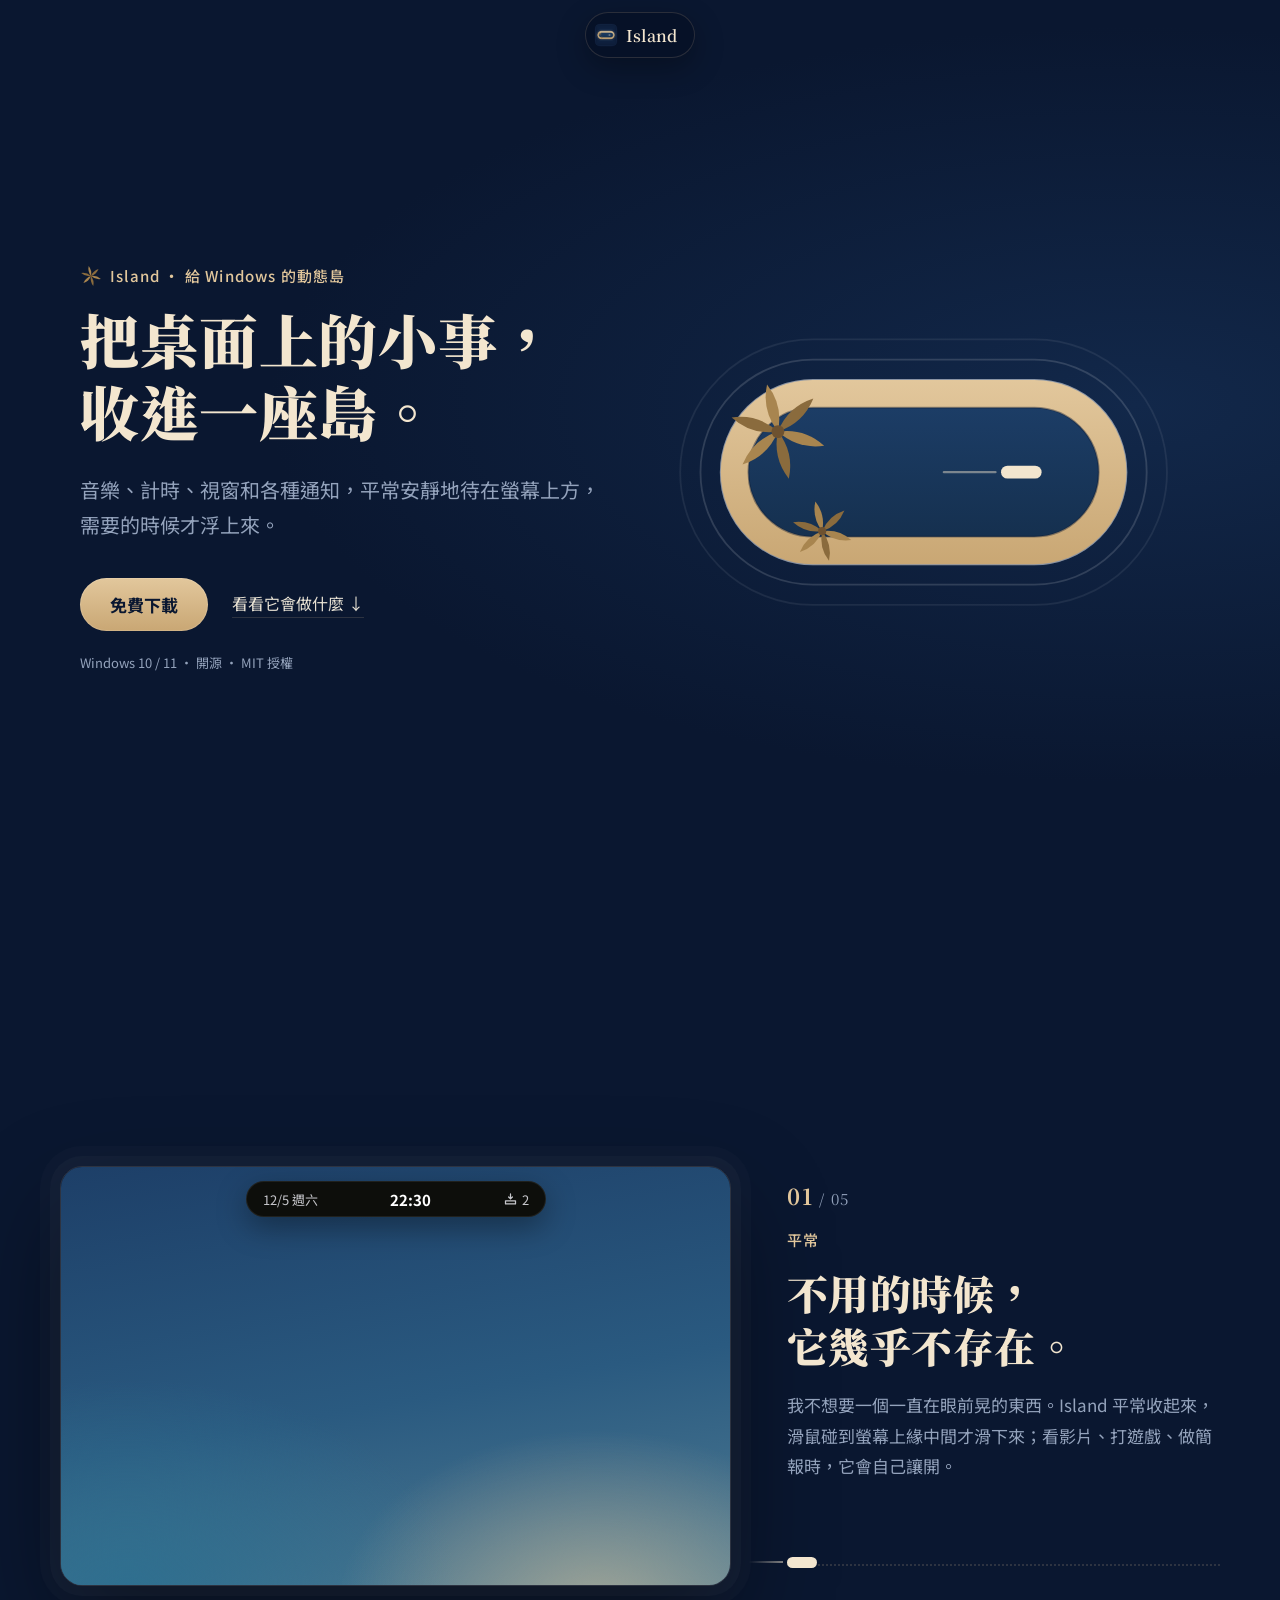
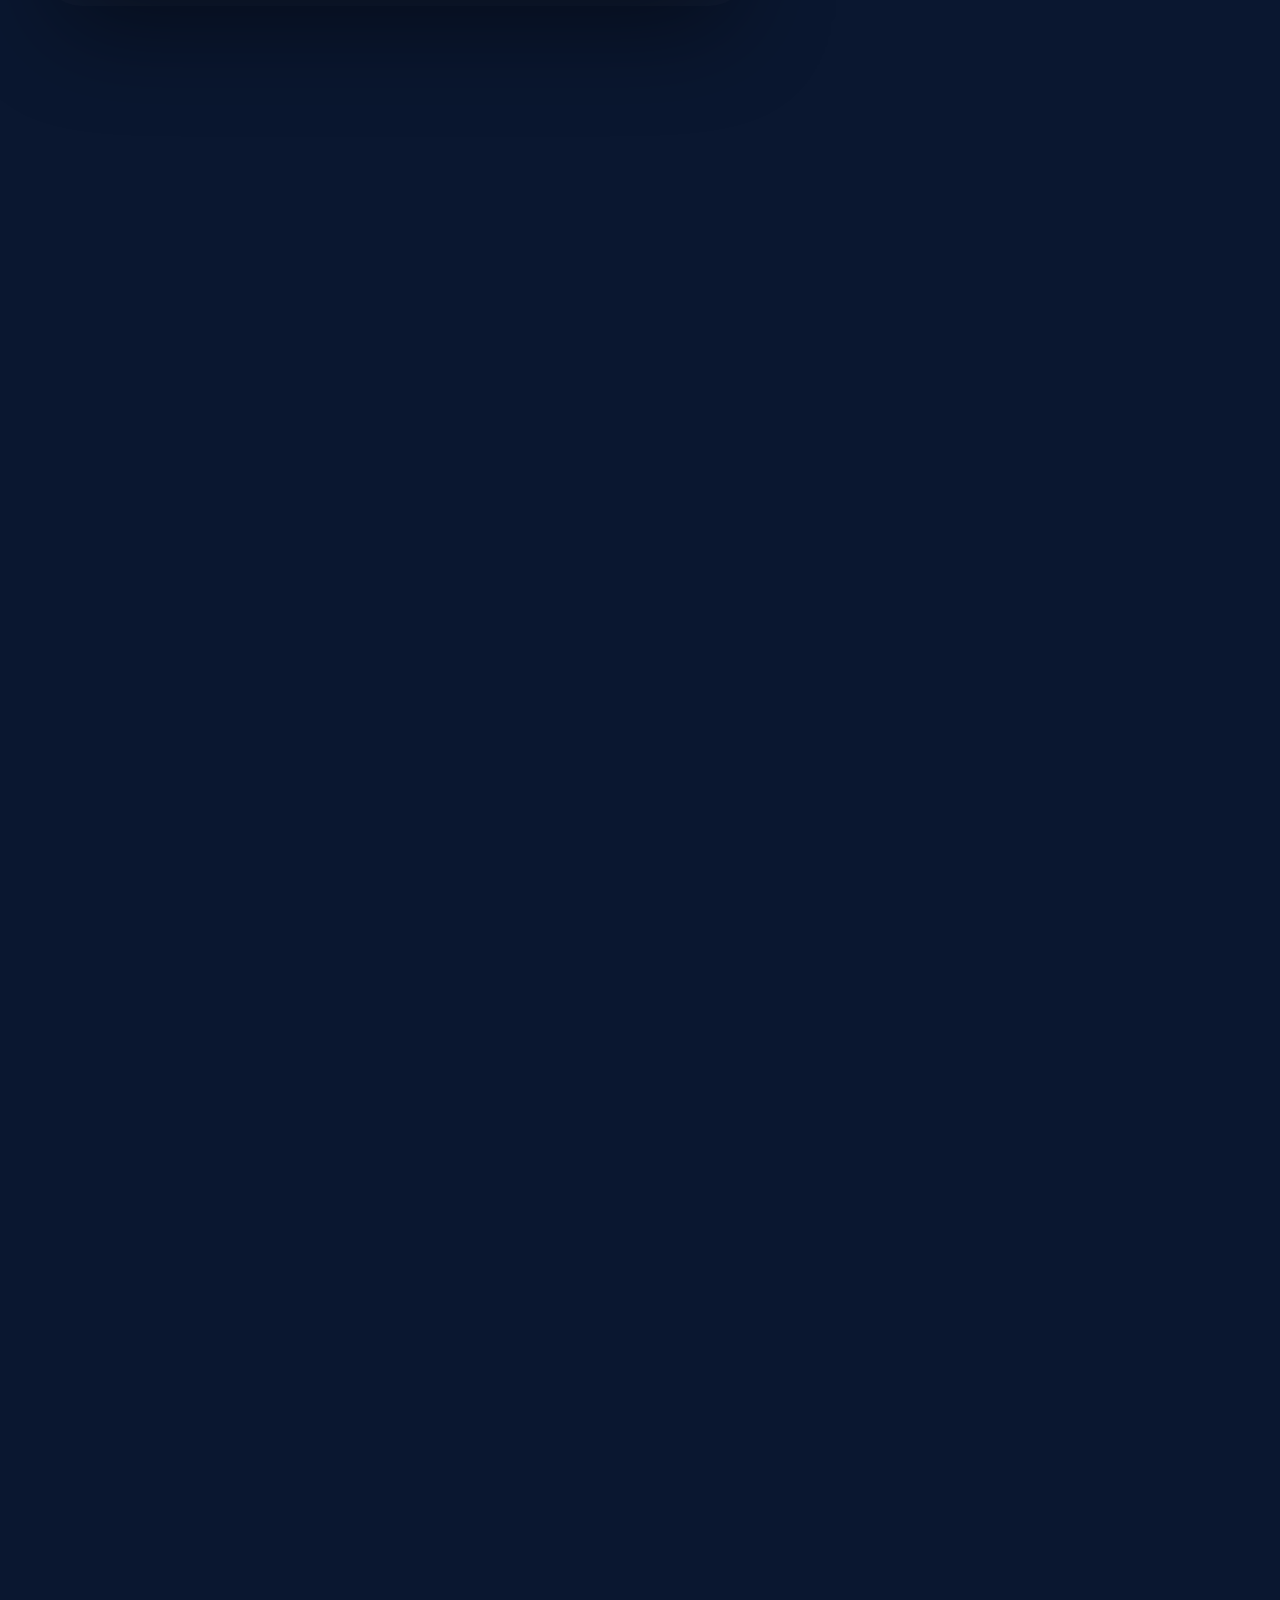
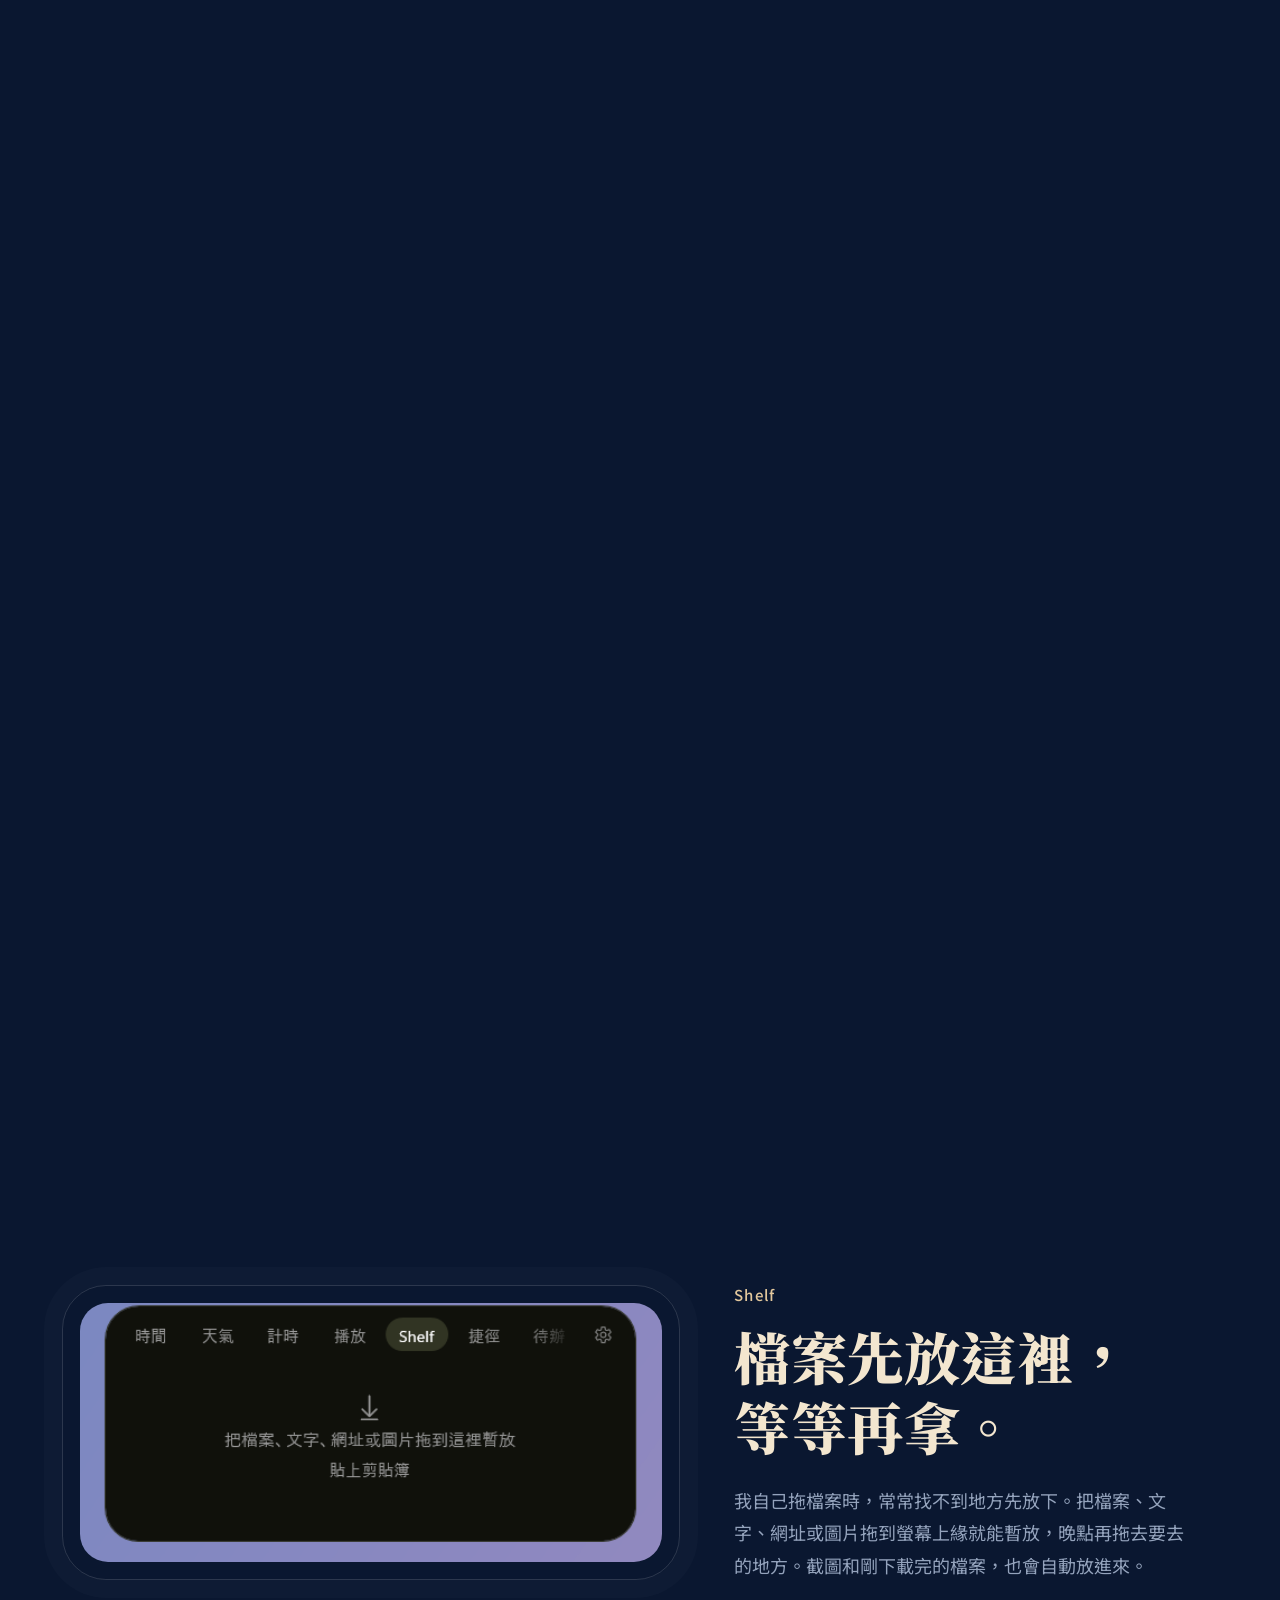
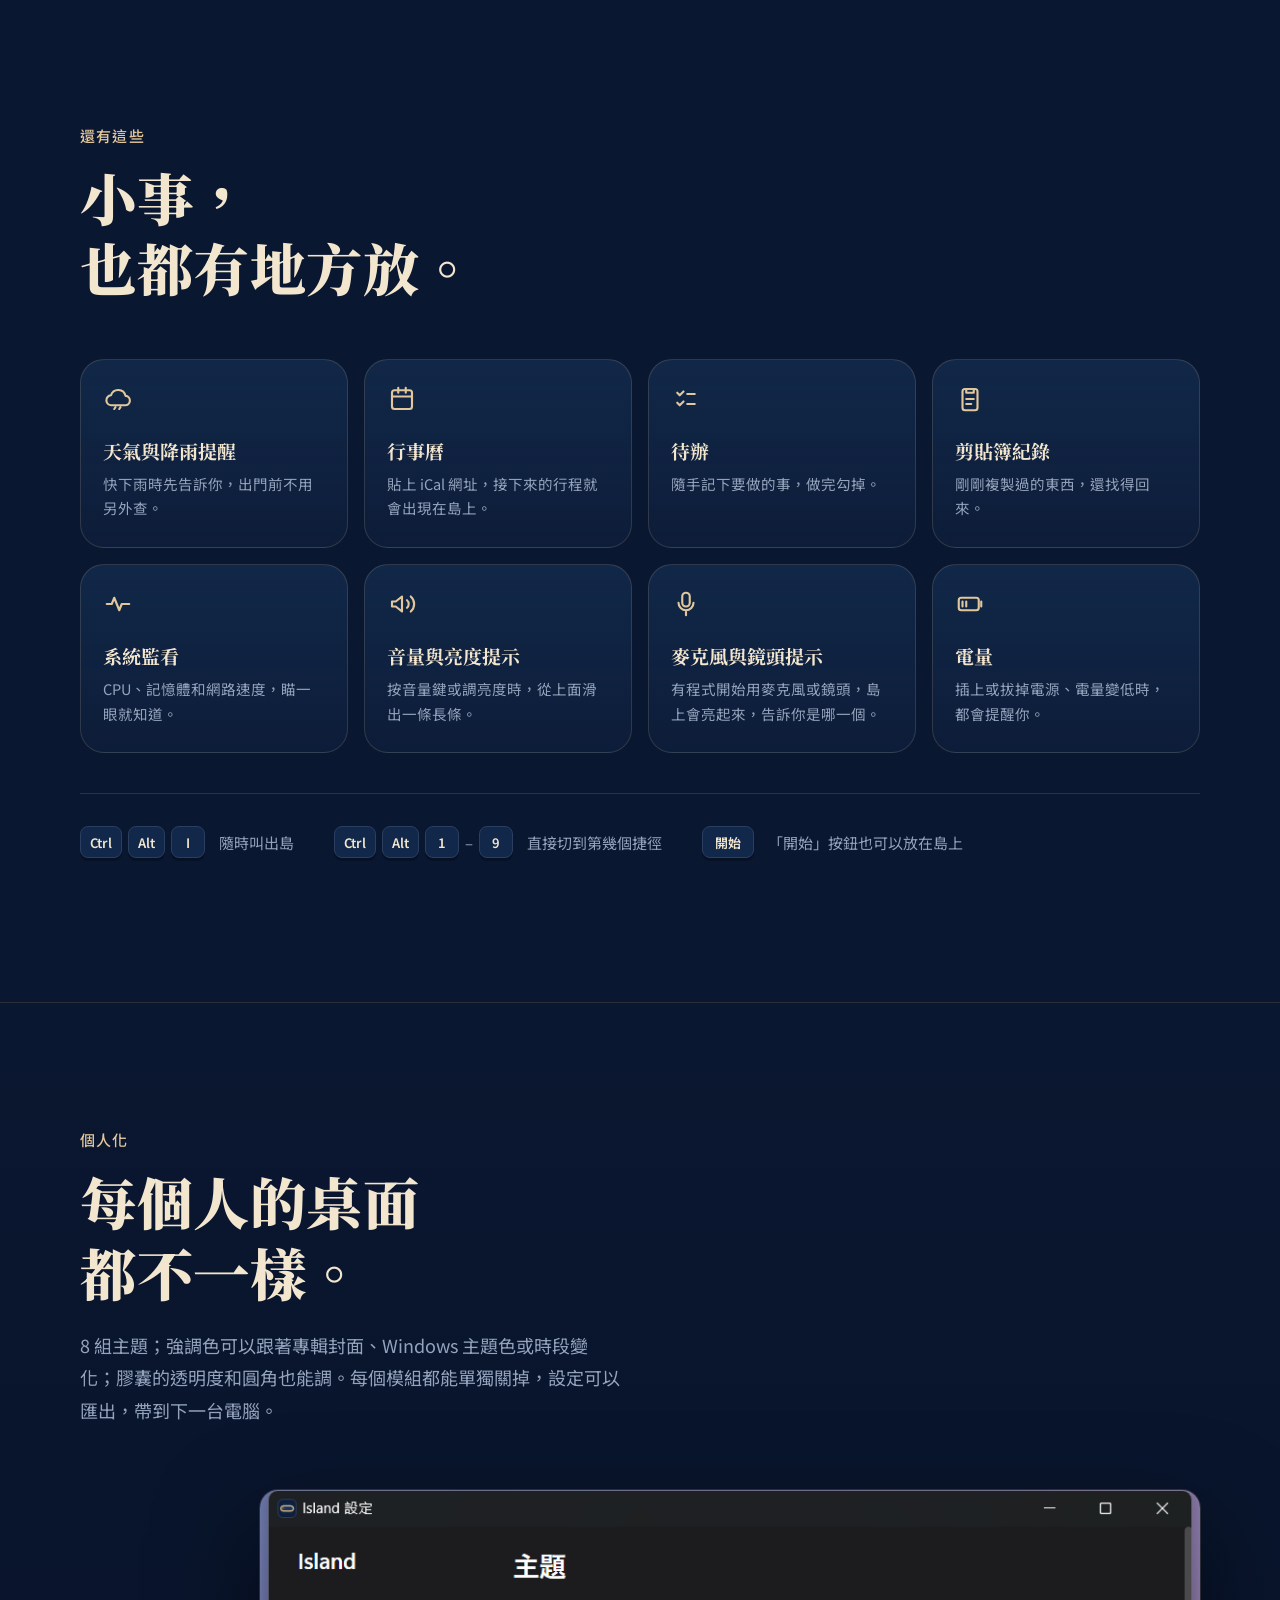
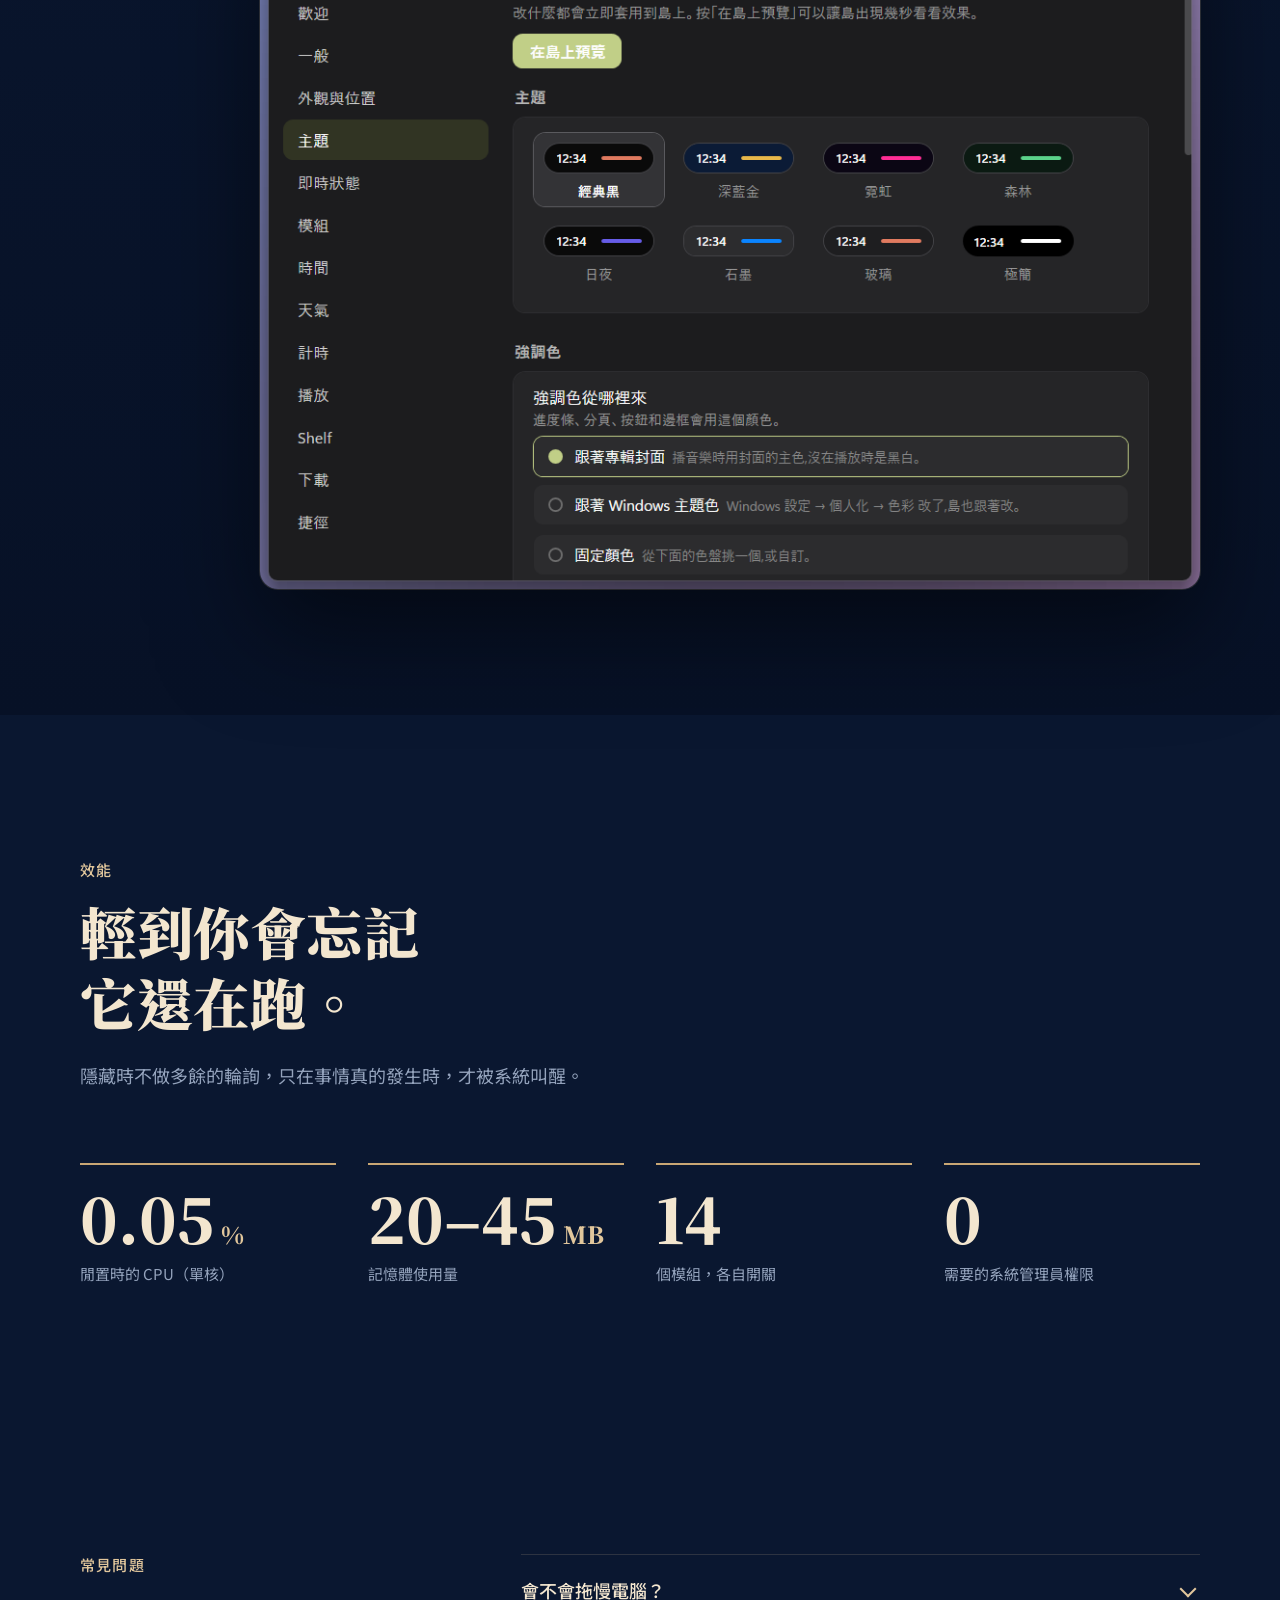
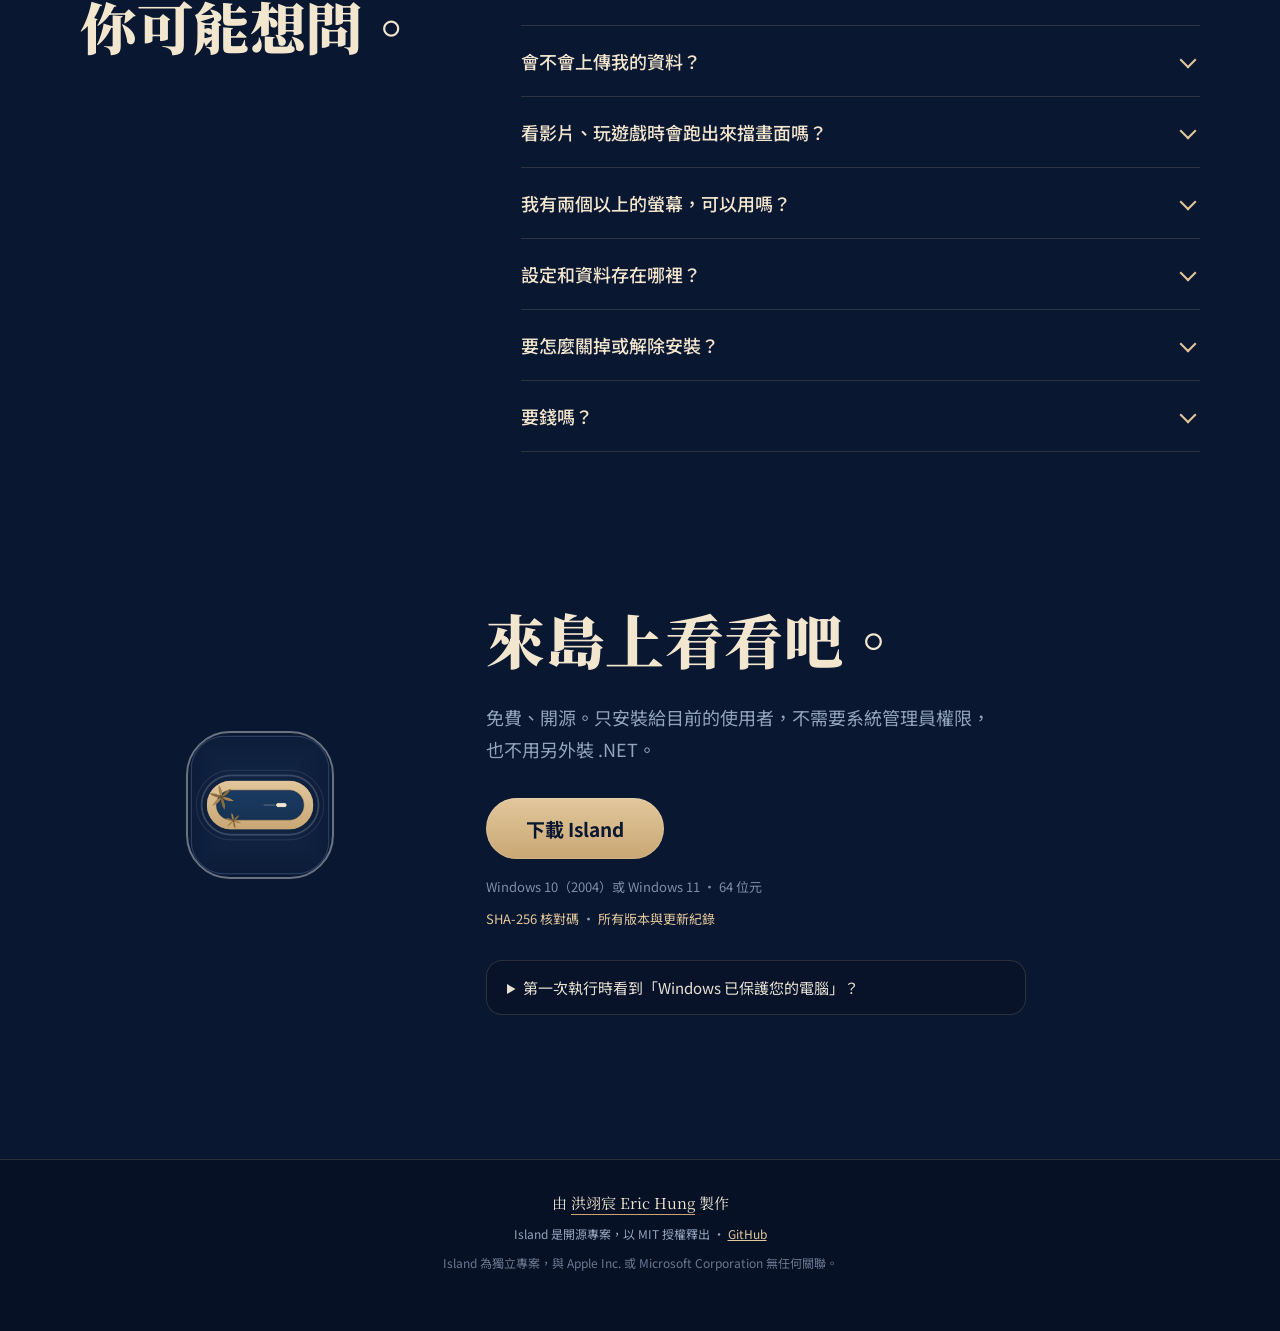
==== commit 38d945bf: "Website: credit the author in the footer, linking to the portfolio Co-Authored-By: Claude Opus 5.5 <" ====
--- a/site/index.html
+++ b/site/index.html
@@ -331,6 +331,7 @@
 </section>
 
 <footer class="footer">
+  <p class="maker">由 <a href="https://erich-5245.github.io/">洪翊宸 Eric Hung</a> 製作</p>
   <p>Island 是開源專案，以 MIT 授權釋出 · <a href="https://github.com/erich-5245/island">GitHub</a></p>
   <p class="fine">Island 為獨立專案，與 Apple Inc. 或 Microsoft Corporation 無任何關聯。</p>
 </footer>
--- a/site/style.css
+++ b/site/style.css
@@ -399,6 +399,9 @@
 .footer { border-top: 1px solid var(--line); padding: 32px 16px 48px; text-align: center; color: var(--muted); font-size: 12px; background: var(--sea-deep); }
 .footer a { color: var(--sand); }
 .footer .fine { margin-top: 8px; opacity: .7; }
+.footer .maker { font-family: var(--serif); font-size: 15px; color: var(--text); margin: 0 0 12px; }
+.footer .maker a { color: var(--cream); text-decoration: none; border-bottom: 1px solid var(--sand-2); padding-bottom: 1px; }
+.footer .maker a:hover { color: var(--sand); }
 
 /* ───────── reveal on scroll ───────── */
 .reveal { opacity: 0; transform: translateY(28px); transition: opacity .9s ease, transform 1s var(--ease); }
